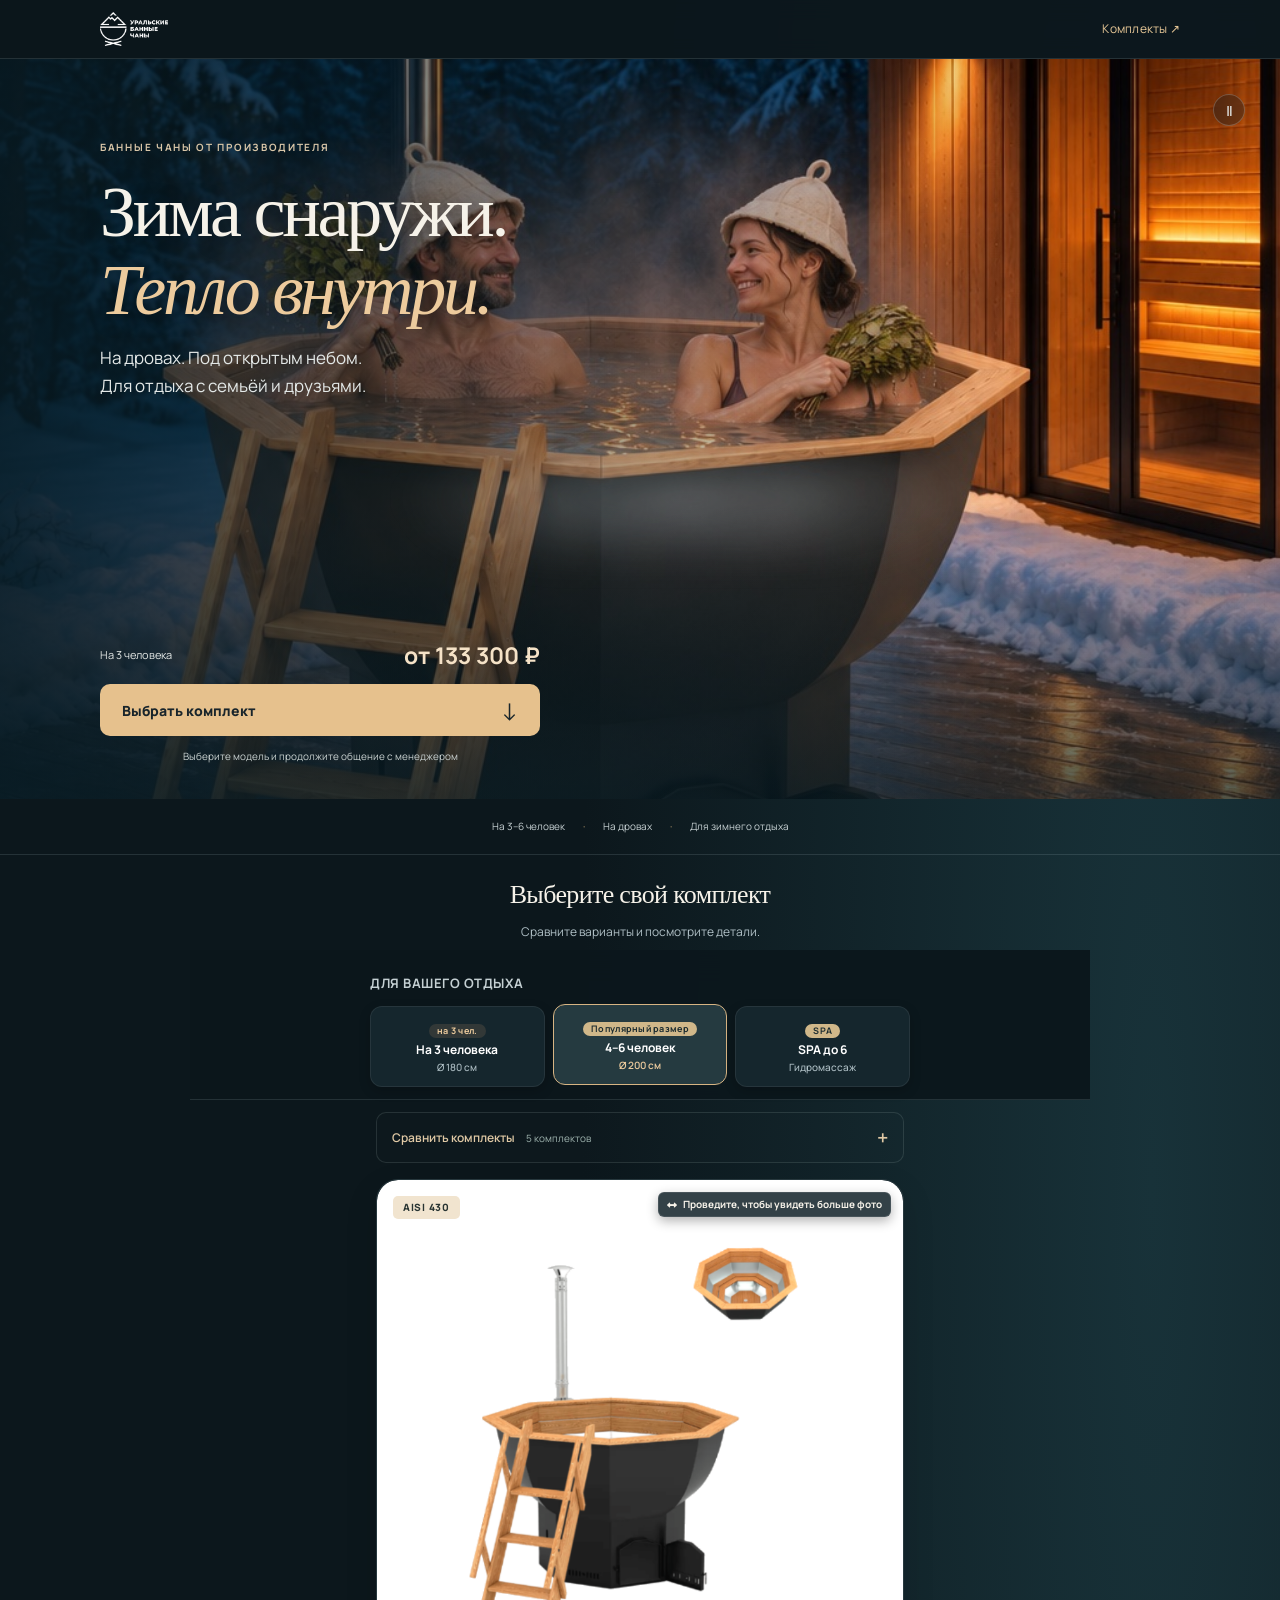
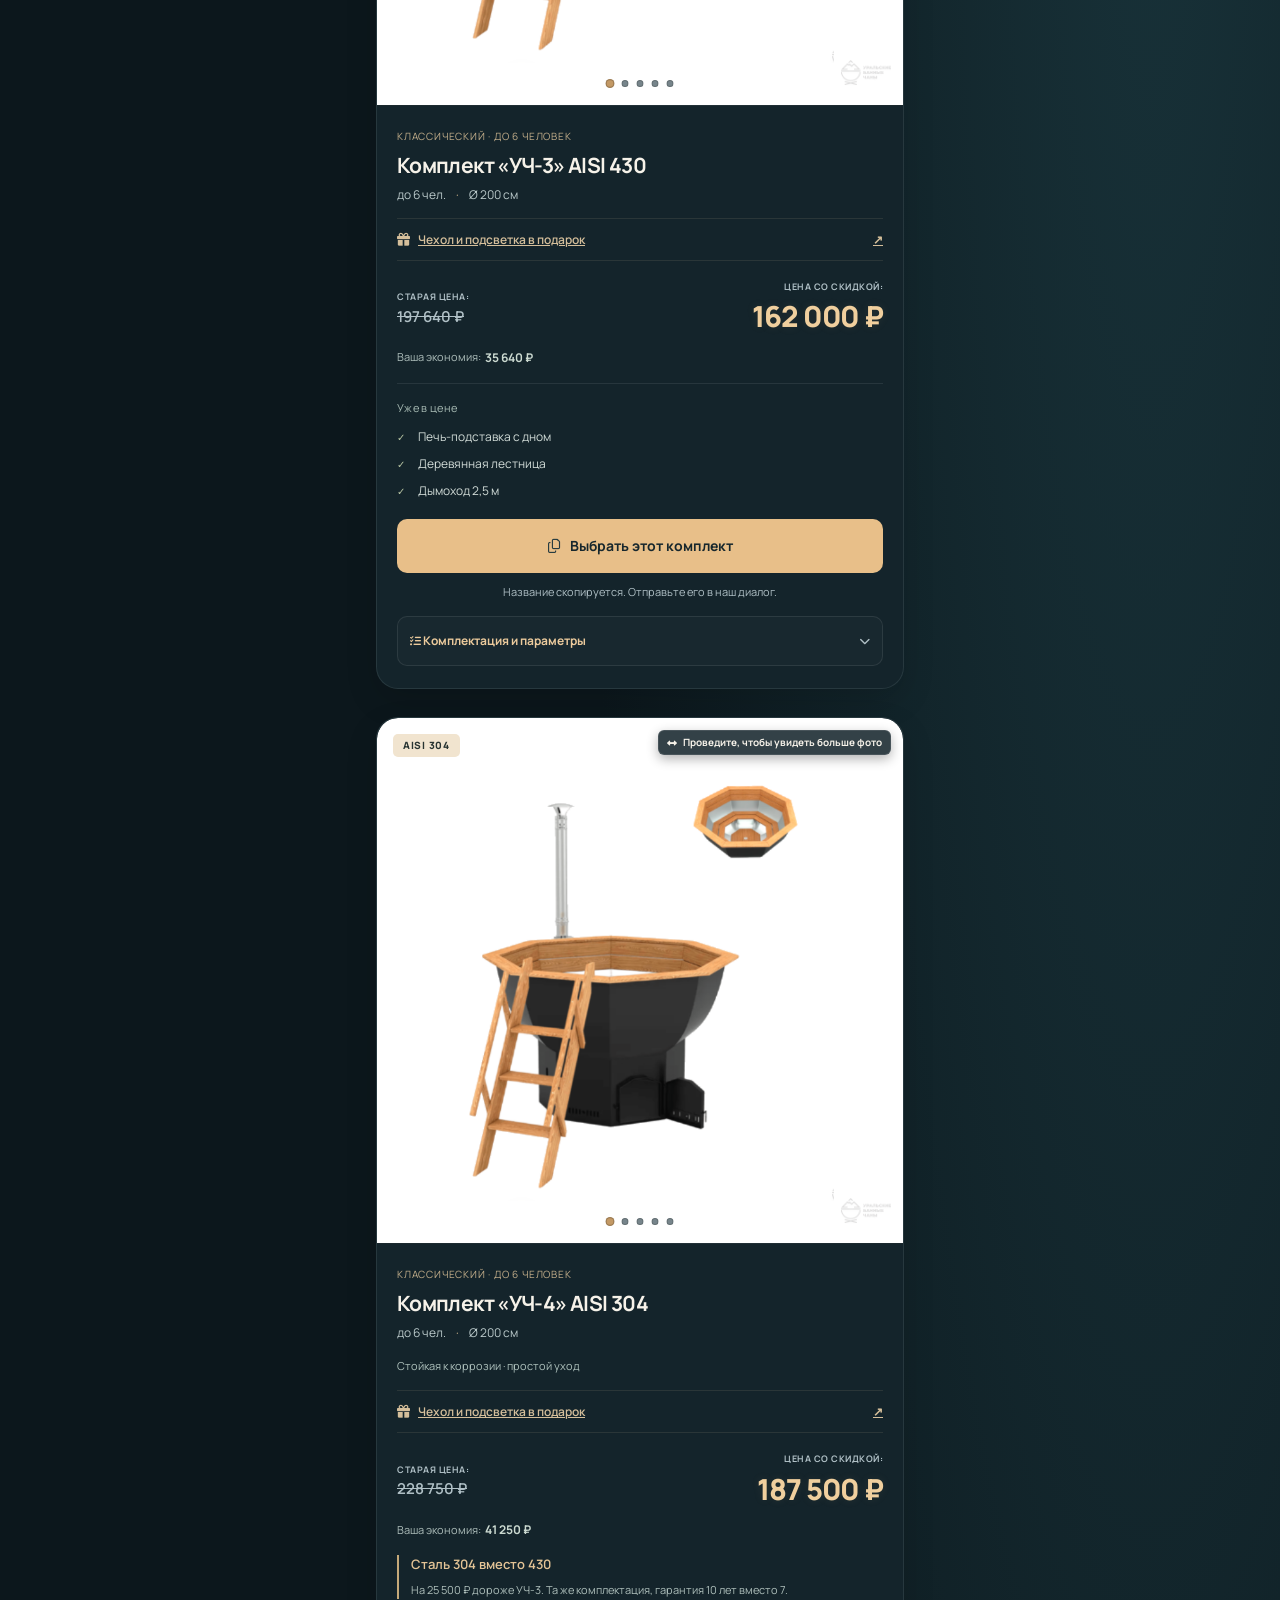
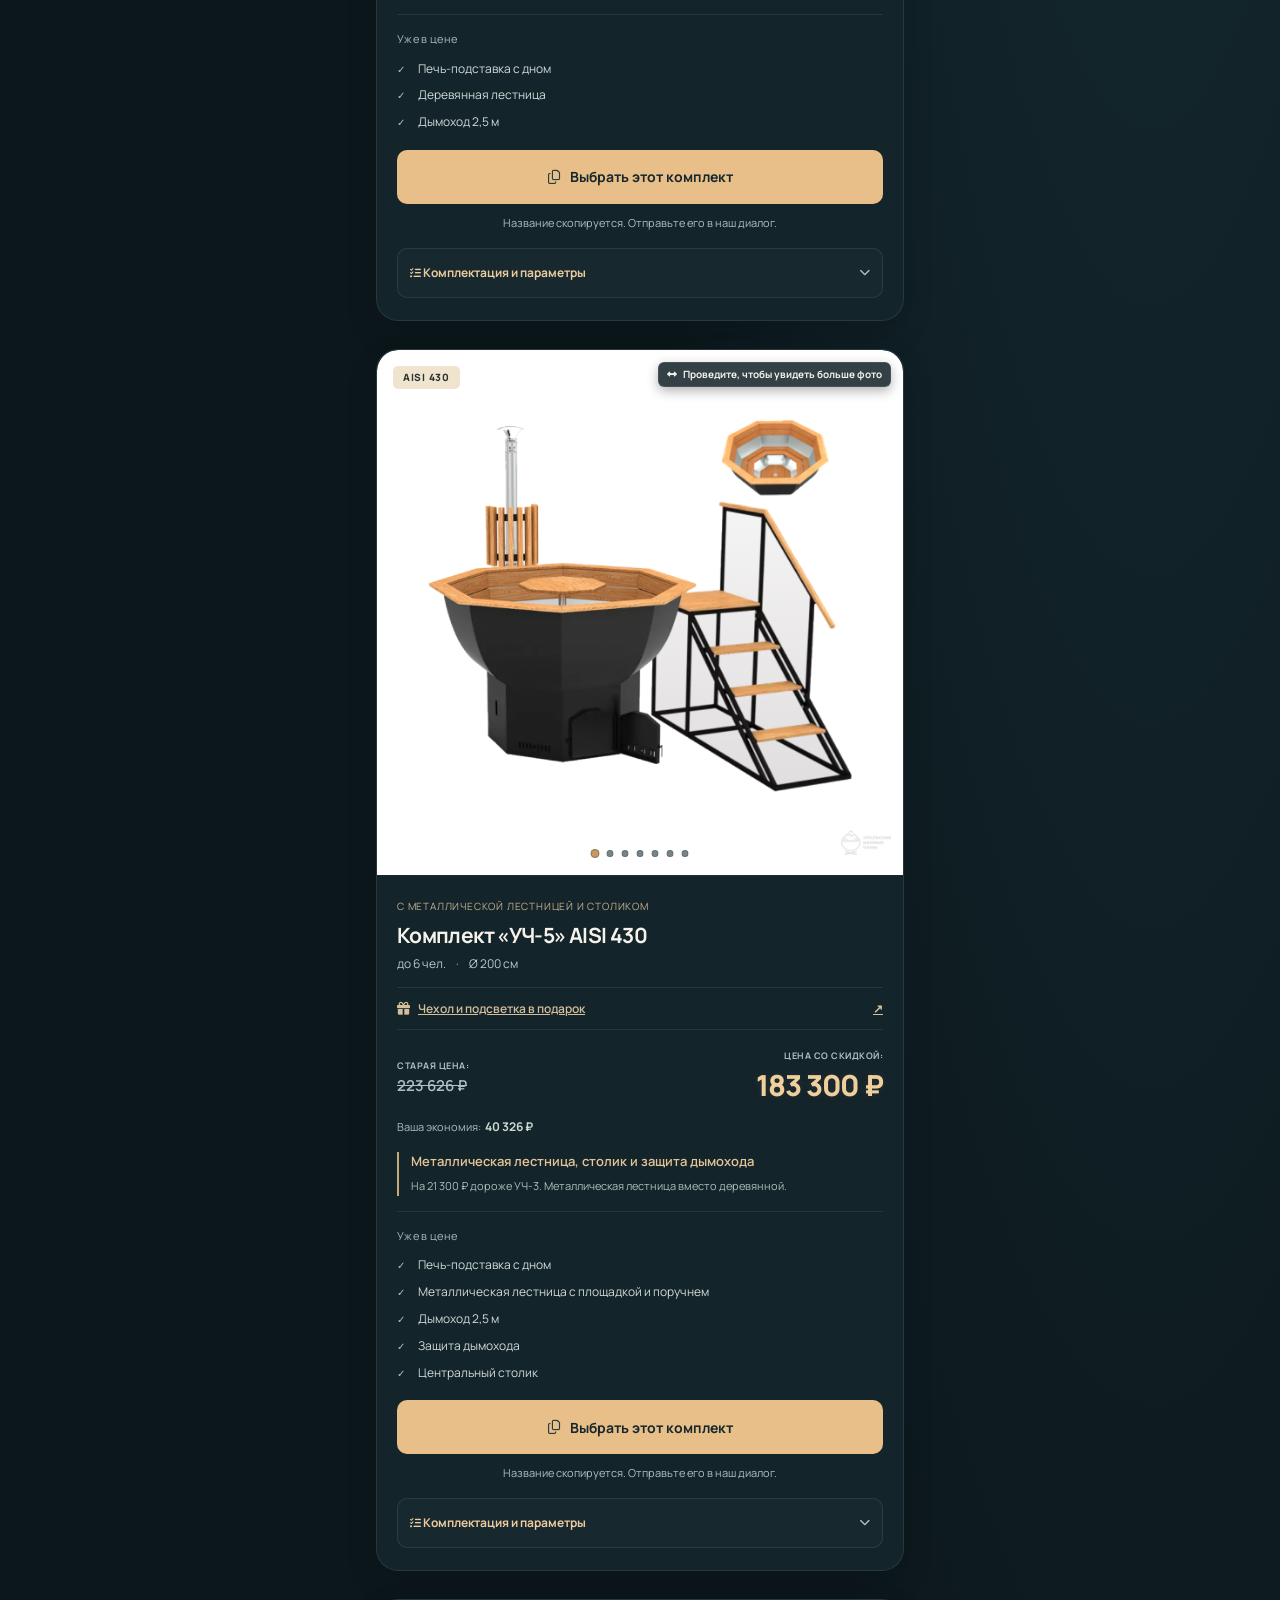
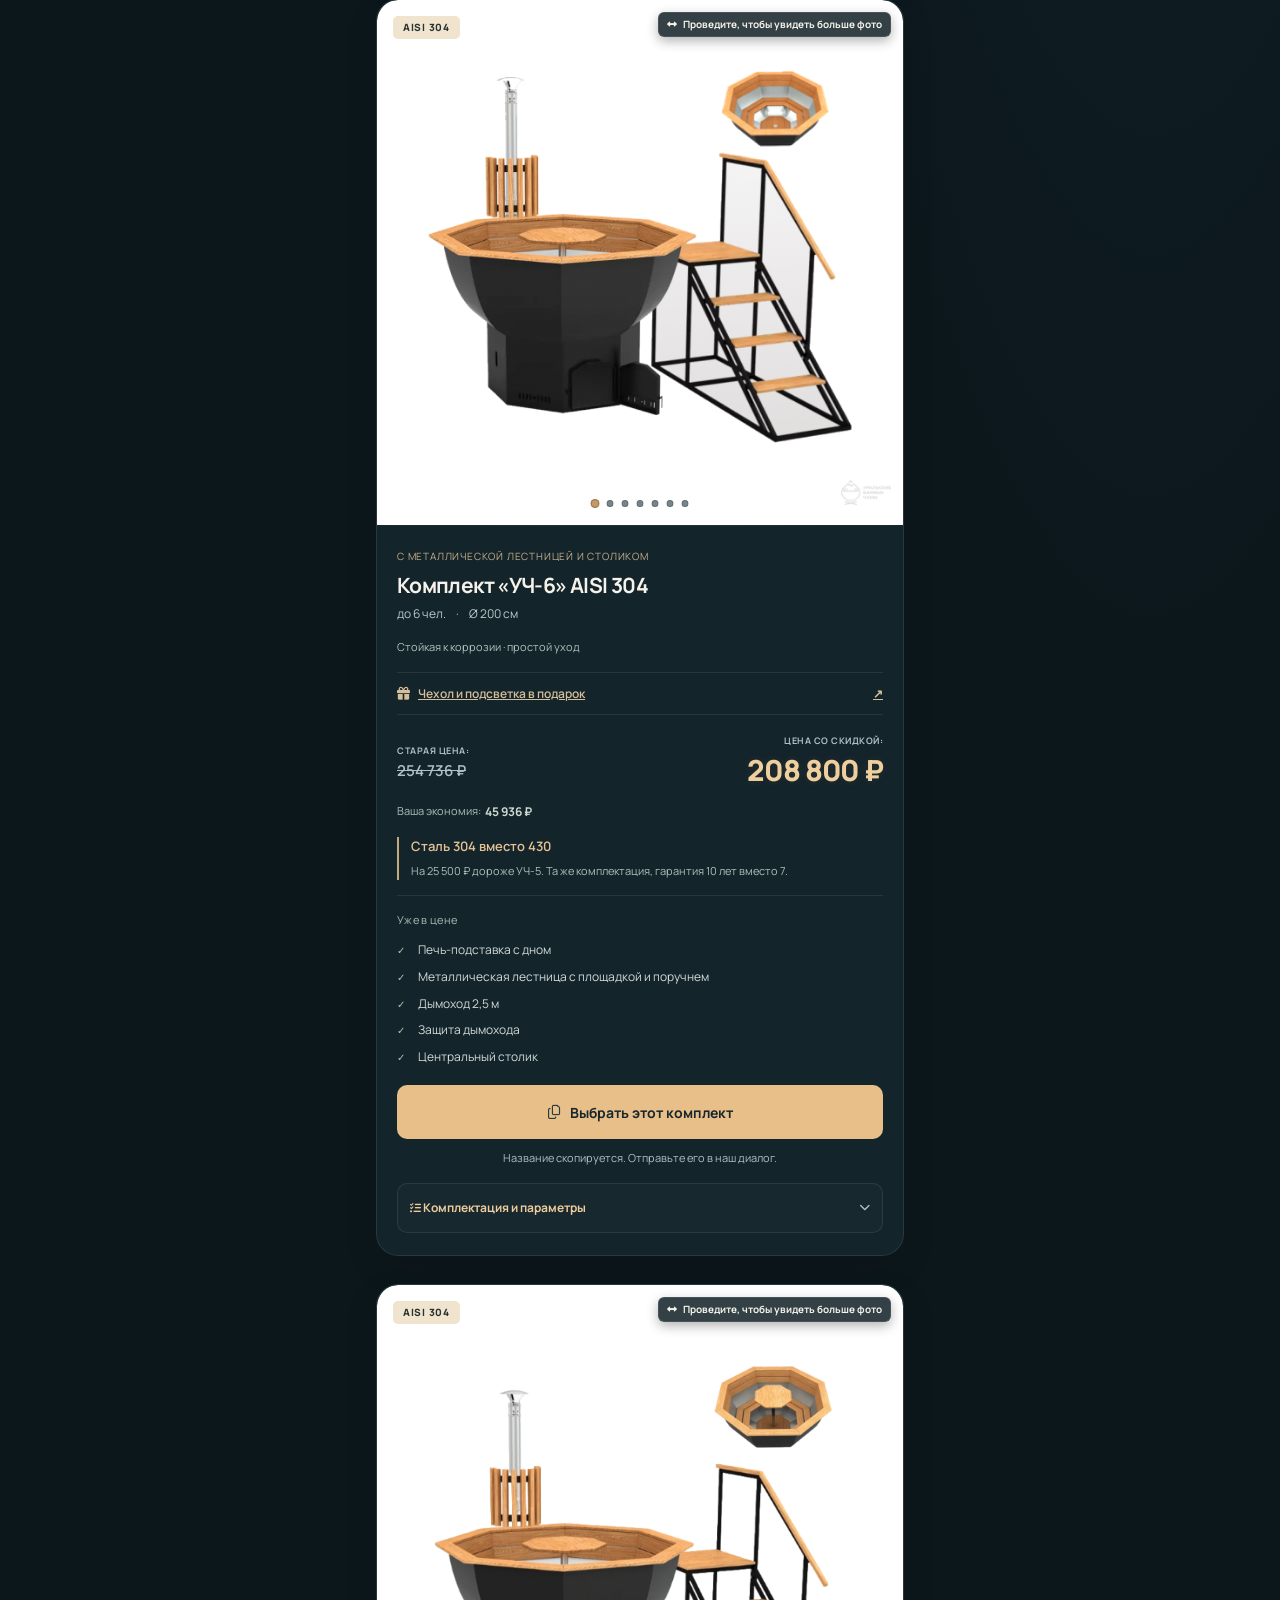
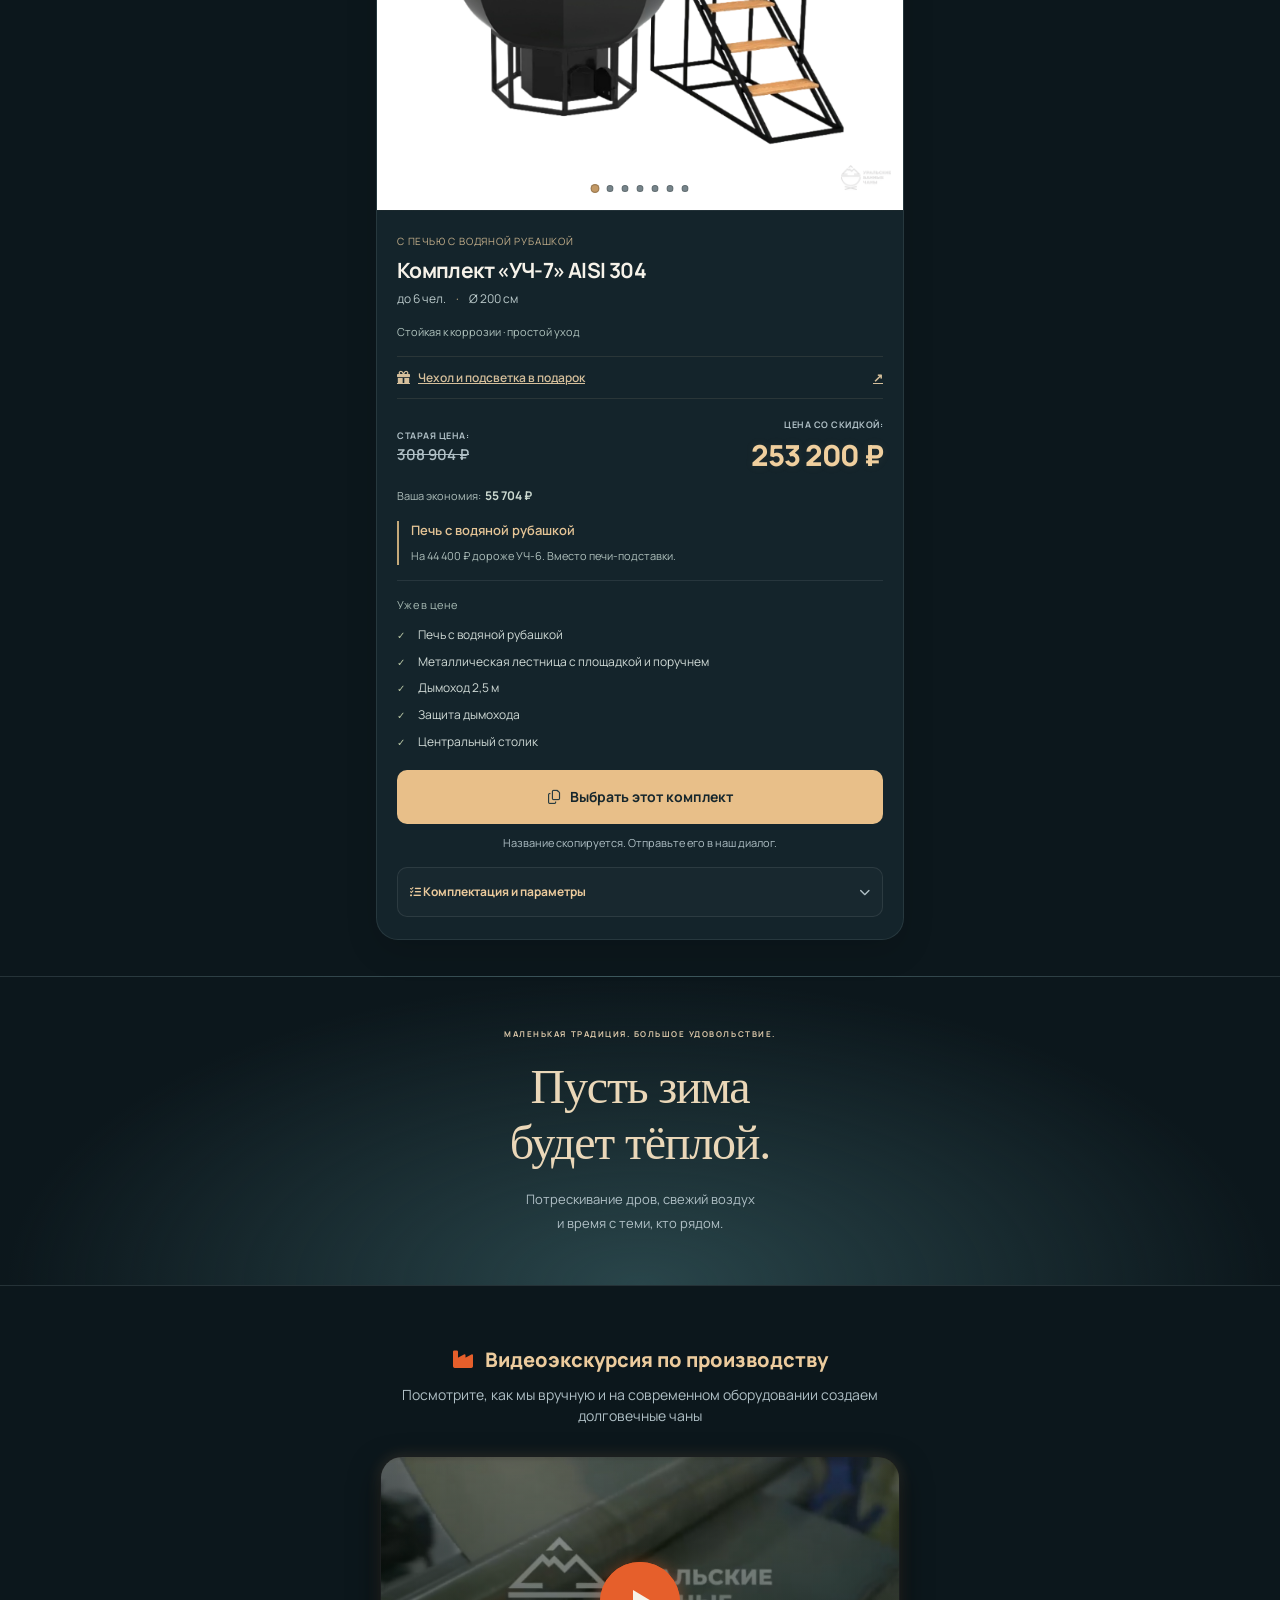
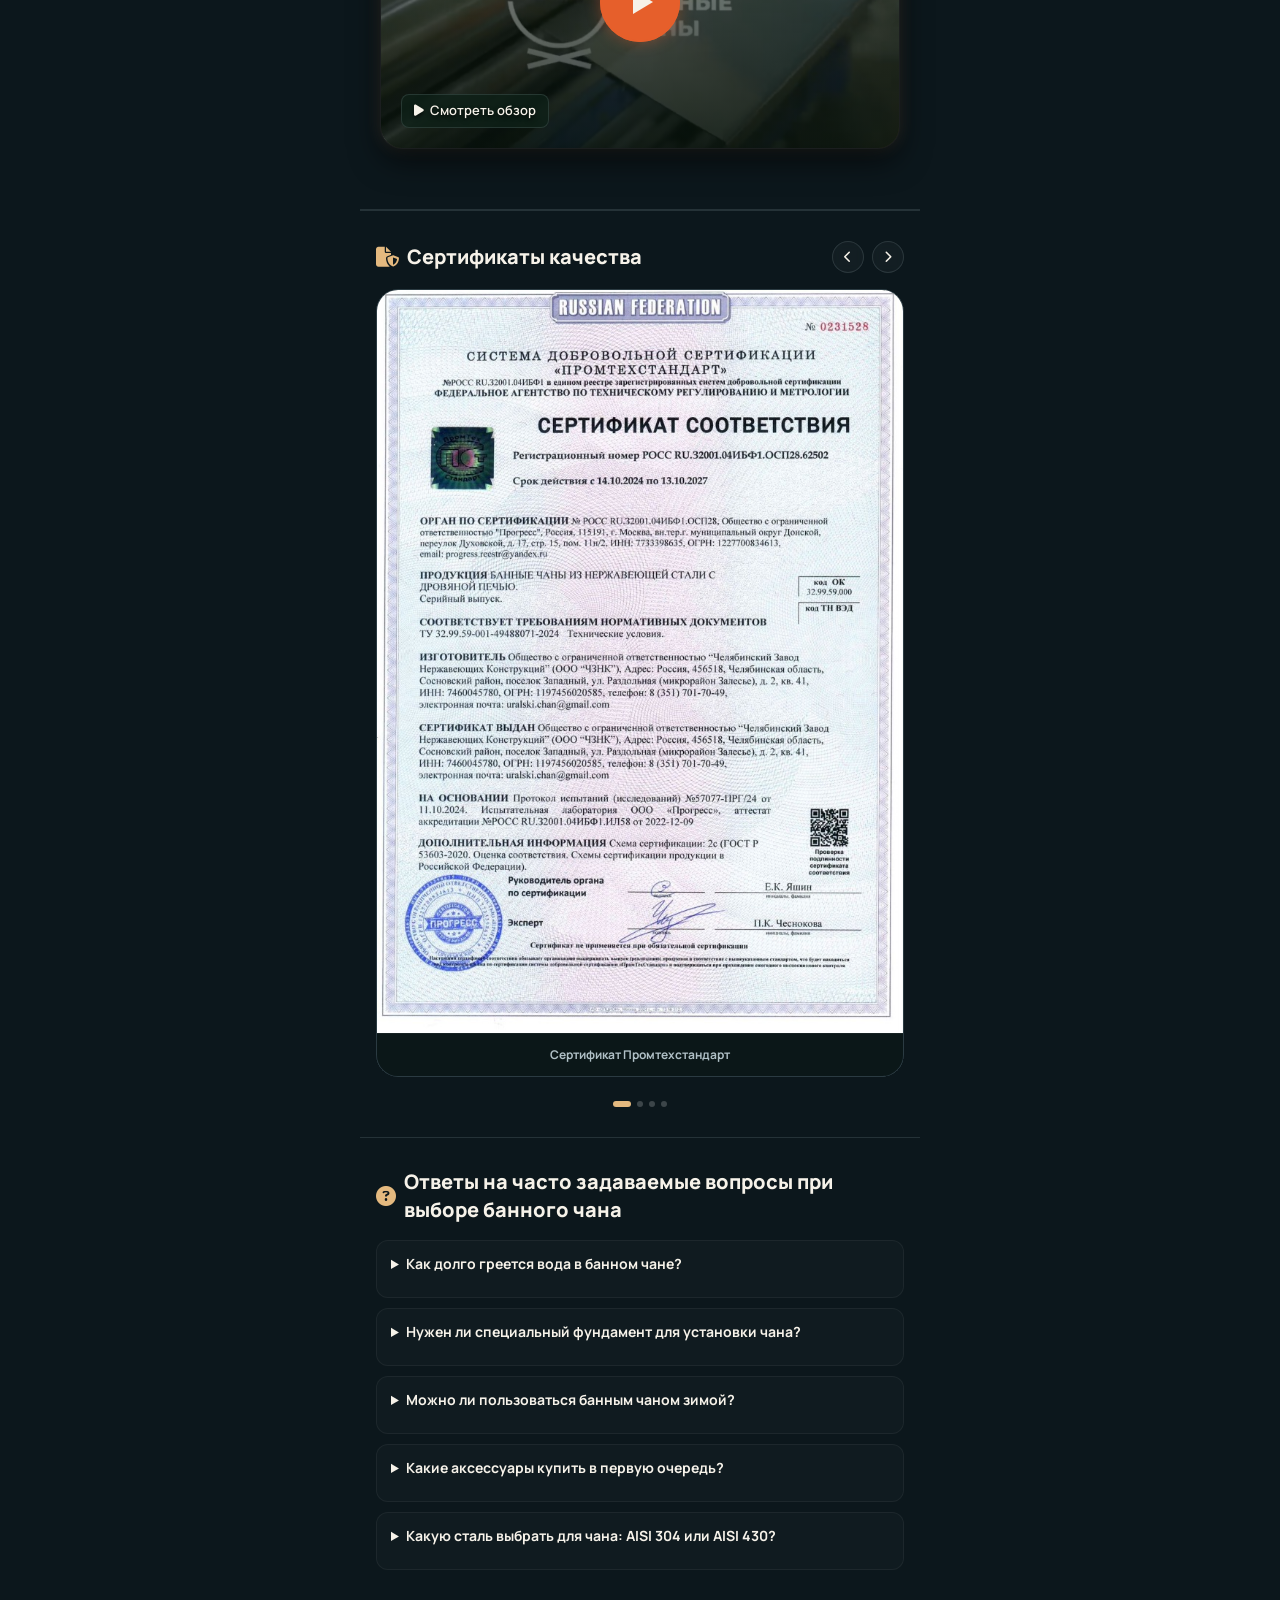
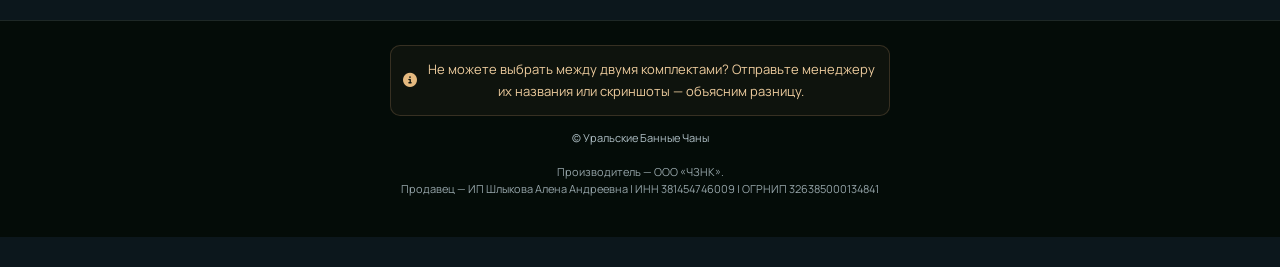
==== test/index.html @ 7e7107d3 "Add files via upload" ====
<!DOCTYPE html>
<html lang="ru">
<head>
  <meta charset="UTF-8">
  <meta name="viewport" content="width=device-width, initial-scale=1.0, minimum-scale=1.0">
  <title>Каталог банных чанов 2026 — Уральские Банные Чаны</title>
  <meta name="description" content="Каталог банных чанов 2026 года напрямую от производителя. Собственное производство, надежная толстая сталь, ручная работа и гарантия на чашу до 10 лет. Доставка по всей России! Выберите комплект для тёплых зимних вечеров.">
  
  <!-- Open Graph / Facebook / Telegram -->
  <meta property="og:type" content="website">
  <meta property="og:url" content="https://kuklin-katalog.ru/">
  <meta property="og:title" content="Каталог банных чанов 2026 — Уральские Банные Чаны">
  <meta property="og:description" content="Каталог банных чанов 2026 года напрямую от производителя. Собственное производство, надежная толстая сталь, ручная работа и гарантия на чашу до 10 лет. Доставка по всей России! Выберите комплект для тёплых зимних вечеров.">
  <meta property="og:image" content="https://kuklin-katalog.ru/assets/og_preview.jpg?v=1">
  <meta property="og:image:width" content="1200">
  <meta property="og:image:height" content="630">

  <!-- Twitter -->
  <meta name="twitter:card" content="summary_large_image">
  <meta name="twitter:url" content="https://kuklin-katalog.ru/">
  <meta name="twitter:title" content="Каталог банных чанов 2026 — Уральские Банные Чаны">
  <meta name="twitter:description" content="Каталог банных чанов 2026 года напрямую от производителя. Собственное производство, надежная толстая сталь, ручная работа и гарантия на чашу до 10 лет. Доставка по всей России! Выберите комплект для тёплых зимних вечеров.">
  <meta name="twitter:image" content="https://kuklin-katalog.ru/assets/og_preview.jpg?v=1">
  
  <!-- Google Fonts: Manrope -->
  <link rel="preconnect" href="https://fonts.googleapis.com">
  <link rel="preconnect" href="https://fonts.gstatic.com" crossorigin>
  <link href="https://fonts.googleapis.com/css2?family=Manrope:wght@400;500;600;700;800&display=swap" rel="stylesheet">
  
  <!-- FontAwesome for beautiful icons -->
  <link rel="stylesheet" href="https://cdnjs.cloudflare.com/ajax/libs/font-awesome/6.4.0/css/all.min.css">
  
  <link rel="preload" as="image" href="assets/winter-people.jpg">
  <!-- Style Sheet -->
  <link rel="stylesheet" href="style.css?v=8.2">
</head>
<body>

  <!-- Premium Header -->
  <header class="main-header" id="main-header">
    <div class="header-container">
      <a class="brand-logo" href="#winter-title" aria-label="В начало каталога">
        <img src="assets/logo.webp" alt="Уральские Банные Чаны" class="brand-logo-img">
      </a>
      
      <a class="header-catalog-link" href="#capacity-filter-section">Комплекты ↗</a>
      <div class="header-badge">
        <span class="status-dot"></span>
        <span class="status-text">ООО «ЧЗНК»</span>
      </div>
    </div>
  </header>

  <main class="catalog-content">
    
    <section class="winter-hero" aria-labelledby="winter-title">
      <div class="winter-photo"><video class="winter-video" autoplay muted loop playsinline preload="metadata" poster="assets/winter-people.jpg" aria-label="Двое взрослых в банных шапочках парятся вениками в зимнем чане"><source src="assets/winter-bathing-framed.mp4" type="video/mp4"></video></div>
      <div class="winter-shade"></div>
      <div class="snowfall" aria-hidden="true"></div>
      <button type="button" class="scene-motion-toggle" aria-label="Приостановить анимацию" aria-pressed="false"><span aria-hidden="true">Ⅱ</span></button>
      <div class="winter-steam" aria-hidden="true"><span></span><span></span><span></span></div>
      <div class="winter-hero-content">
        <span class="eyebrow">БАННЫЕ ЧАНЫ ОТ ПРОИЗВОДИТЕЛЯ</span>
        <h1 id="winter-title">Зима снаружи.<br><em>Тепло внутри.</em></h1>
        <p class="winter-lead">На дровах. Под открытым небом.<br>Для отдыха с семьёй и друзьями.</p>
      </div>
      <div class="winter-hero-bottom">
        <div class="winter-caption"><span>На 3 человека</span><span>от 133 300 ₽</span></div>
        <a class="winter-cta" href="#capacity-filter-section">Выбрать комплект <span aria-hidden="true">↓</span></a>
        <p class="hero-footnote">Выберите модель и продолжите общение с менеджером</p>
      </div>
    </section>
    <div class="winter-perks"><span>На 3–6 человек</span><span>На дровах</span><span>Для зимнего отдыха</span></div>
    <section class="catalog-intro"><h2>Выберите свой комплект</h2><p>Сравните варианты и посмотрите детали.</p></section>
    <!-- Capacity Filter Section (Переключатель по вместимости) -->
    <div id="capacity-sentinel"></div>
    <section class="capacity-filter-section" id="capacity-filter-section">
      <div class="capacity-filter-container">
        <h2 class="capacity-filter-heading">
          <i class="fa-solid fa-users-gear"></i> Для вашего отдыха
        </h2>
        <div class="capacity-tabs" role="tablist" aria-label="Вместимость банных чанов">
          <button class="capacity-tab-btn" data-capacity="small" role="tab" aria-selected="false">
            <span class="tab-badge">на 3 чел.</span>
            <span class="tab-title"><i class="fa-solid fa-user-group"></i> <span class="title-full">На 3 человека</span><span class="title-short" style="display:none">Малые</span></span>
            <span class="tab-sub">Ø 180 см</span>
          </button>
          
          <button class="capacity-tab-btn active" data-capacity="medium" role="tab" aria-selected="true">
            <span class="tab-badge popular">Популярный размер</span>
            <span class="tab-title"><i class="fa-solid fa-users"></i> <span class="title-full">4–6 человек</span><span class="title-short" style="display:none">4–6 чел.</span></span>
            <span class="tab-sub">Ø 200 см</span>
          </button>
          
          <button class="capacity-tab-btn" data-capacity="large" role="tab" aria-selected="false">
            <span class="tab-badge popular">SPA</span>
            <span class="tab-title"><i class="fa-solid fa-hot-tub-person"></i> <span class="title-full">SPA до 6</span><span class="title-short" style="display:none">SPA до 6</span></span>
            <span class="tab-sub">Гидромассаж</span>
          </button>
        </div>
      </div>
    </section>

    <section class="model-comparison" id="model-comparison" aria-label="Сравнение комплектов"></section>
    <!-- Product Feed -->
    <section class="products-feed" id="products-feed">
      <!-- Cards will be dynamically injected here by app.js -->
      <div class="loading-state">
        <div class="spinner"></div>
        <p>Загрузка лучших предложений...</p>
      </div>
    </section>

    <section class="winter-pause"><span class="eyebrow">МАЛЕНЬКАЯ ТРАДИЦИЯ. БОЛЬШОЕ УДОВОЛЬСТВИЕ.</span><h2>Пусть зима<br>будет тёплой.</h2><p>Потрескивание дров, свежий воздух<br>и время с теми, кто рядом.</p></section>
    <!-- Production Video Tour Section -->
    <section class="video-tour-section" id="video-tour-section">
      <div class="video-tour-container">
        <div class="video-tour-header">
          <h2 class="video-tour-title">
            <i class="fa-solid fa-industry"></i> Видеоэкскурсия по производству
          </h2>
          <p class="video-tour-subtitle">Посмотрите, как мы вручную и на современном оборудовании создаем долговечные чаны</p>
        </div>
        
        <div class="video-player-wrapper" id="video-player-wrapper">
          <div class="video-cover" id="video-cover" style="background-image: url('assets/workshop_preview.jpg');">
            <div class="video-cover-overlay"></div>
            <button class="video-play-btn" id="video-play-btn" aria-label="Смотреть видеообзор">
              <span class="play-icon-triangle"></span>
              <span class="play-btn-pulse"></span>
            </button>
            <div class="video-cover-info">
              <span class="video-duration"><i class="fa-solid fa-play"></i> Смотреть обзор</span>
            </div>
          </div>
          <div class="video-iframe-container" id="video-iframe-container"></div>
        </div>
      </div>
    </section>

    <!-- Certificates Section -->
    <section class="certificates-section" id="certificates-section">
      <div class="certificates-header">
        <h2 class="certificates-title">
          <i class="fa-solid fa-file-shield"></i> Сертификаты качества
        </h2>
        <div class="certificates-controls">
          <button class="cert-ctrl-btn cert-prev" aria-label="Предыдущий сертификат">
            <i class="fa-solid fa-chevron-left"></i>
          </button>
          <button class="cert-ctrl-btn cert-next" aria-label="Следующий сертификат">
            <i class="fa-solid fa-chevron-right"></i>
          </button>
        </div>
      </div>
      
      <div class="certificates-slider-wrapper">
        <div class="certificates-slider" id="certificates-slider">
          <div class="certificate-card">
            <img src="assets/cert_3.jpg" alt="Сертификат соответствия Промтехстандарт" class="cert-image" loading="lazy">
            <div class="cert-card-title">Сертификат Промтехстандарт</div>
          </div>
          <div class="certificate-card">
            <img src="assets/cert_4.jpg" alt="Сертификат пожарной безопасности" class="cert-image" loading="lazy">
            <div class="cert-card-title">Пожарная безопасность</div>
          </div>
          <div class="certificate-card">
            <img src="assets/cert_1.jpg" alt="Сертификат экологической безопасности" class="cert-image" loading="lazy">
            <div class="cert-card-title">Экопромбезопасность</div>
          </div>
          <div class="certificate-card">
            <img src="assets/cert_2.jpg" alt="Разрешение на применение знака соответствия" class="cert-image" loading="lazy">
            <div class="cert-card-title">Экологический знак</div>
          </div>
        </div>
      </div>
      
      <div class="certificates-dots" id="certificates-dots">
        <span class="cert-dot active" data-index="0"></span>
        <span class="cert-dot" data-index="1"></span>
        <span class="cert-dot" data-index="2"></span>
        <span class="cert-dot" data-index="3"></span>
      </div>
    </section>

    <!-- FAQ Section -->
    <section class="faq-section" id="faq-section">
      <h2 class="faq-title"><i class="fa-solid fa-circle-question"></i> Ответы на часто задаваемые вопросы при выборе банного чана</h2>
      <div class="faq-accordion">
        <details class="faq-item" id="faq-1">
          <summary class="faq-question">Как долго греется вода в банном чане?</summary>
          <div class="faq-answer">
            <p>Время нагрева зависит от объема чана, температуры воздуха и мощности печи. В среднем, для нагрева воды до комфортных 38-40°C летом требуется 1,5-2 часа, зимой — 3-4 часа.</p>
          </div>
        </details>
        <details class="faq-item" id="faq-2">
          <summary class="faq-question">Нужен ли специальный фундамент для установки чана?</summary>
          <div class="faq-answer">
            <p>Да, основание необходимо. Это может быть ровная бетонная площадка, терраса из доски или площадка, отсыпанная щебнем и выложенная тротуарной плиткой. Главное — чтобы основание было ровным и выдерживало вес чана с водой и людьми (1,5–3 тонны).</p>
          </div>
        </details>
        <details class="faq-item" id="faq-3">
          <summary class="faq-question">Можно ли пользоваться банным чаном зимой?</summary>
          <div class="faq-answer">
            <p>Да, зима — это самое волшебное время для парения в чане. Контраст горячей воды и морозного воздуха доставляет незабываемые ощущения и закаляет организм. Важно не оставлять воду в чане и трубах после использования, чтобы она не замерзла и не повредила конструкцию.</p>
          </div>
        </details>
        <details class="faq-item" id="faq-4">
          <summary class="faq-question">Какие аксессуары купить в первую очередь?</summary>
          <div class="faq-answer">
            <p>Самые полезные аксессуары — это термокрышка (значительно ускоряет нагрев и защищает от мусора), удобная лестница (если не идет в комплекте), весло для перемешивания воды и плавающий термометр для контроля температуры.</p>
          </div>
        </details>
        <details class="faq-item" id="faq-steel">
          <summary class="faq-question">Какую сталь выбрать для чана: AISI 304 или AISI 430?</summary>
          <div class="faq-answer">
            <p>Выбор марки нержавеющей стали напрямую влияет на срок службы и особенности ухода за чаном в уличных условиях:</p>
            <div class="steel-compare-table">
              <table>
                <thead>
                  <tr>
                    <th>Параметр</th>
                    <th>AISI 304 (Пищевая)</th>
                    <th>AISI 430 (Стандарт)</th>
                  </tr>
                </thead>
                <tbody>
                  <tr>
                    <td><strong>Никель в составе</strong></td>
                    <td>8–10% (высокая стойкость)</td>
                    <td>Практически отсутствует (0%)</td>
                  </tr>
                  <tr>
                    <td><strong>Срок службы</strong></td>
                    <td>30 лет</td>
                    <td>15 лет</td>
                  </tr>
                  <tr>
                    <td><strong>Стойкость к коррозии</strong></td>
                    <td>Высокая стойкость к коррозии</td>
                    <td>Слабая у швов во влажной среде</td>
                  </tr>
                  <tr>
                    <td><strong>Сварные швы</strong></td>
                    <td>Стойкость швов зависит от качества сварки и обработки</td>
                    <td>Могут темнеть и требовать ухода</td>
                  </tr>
                  <tr>
                    <td><strong>Уход</strong></td>
                    <td>Не требует специального ухода при обычной эксплуатации; достаточно регулярной очистки</td>
                    <td>Требует более внимательного ухода, особенно за швами</td>
                  </tr>
                </tbody>
              </table>
            </div>
            <div class="steel-compare-tip"><span><strong>Уход за AISI 304:</strong> При обычной эксплуатации специальный уход не требуется — достаточно регулярной очистки. Рекомендации по воде и очистке уточните у менеджера.</span></div>
          </div>
        </details>
      </div>
    </section>

  </main>

  <!-- Premium Footer -->
  <footer class="main-footer" id="main-footer">
    <div class="footer-container">
      <div class="footer-info">
        <p class="footer-note">
          <i class="fa-solid fa-circle-info"></i>
          Не можете выбрать между двумя комплектами? Отправьте менеджеру их названия или скриншоты — объясним разницу.
        </p>
      </div>
      <p class="footer-copyright">© Уральские Банные Чаны</p>
      <p class="footer-legal" style="font-size: 11px; color: var(--text-muted); margin-top: 4px; opacity: 0.85;">Производитель — ООО «ЧЗНК».<br>Продавец — ИП Шлыкова Алена Андреевна | ИНН 381454746009 | ОГРНИП 326385000134841</p>
    </div>
  </footer>

  <div class="copy-toast" role="status" aria-live="polite"></div>
  <!-- Fullscreen Lightbox Modal -->
  <div id="lightbox-modal" class="lightbox-modal" aria-hidden="true" role="dialog">
    <button class="lightbox-close" aria-label="Закрыть просмотр"><i class="fa-solid fa-xmark"></i></button>
    <button class="lightbox-arrow lightbox-prev" aria-label="Предыдущее фото" id="lightbox-prev"><i class="fa-solid fa-chevron-left"></i></button>
    <div class="lightbox-content">
      <div class="lightbox-wrapper">
        <img id="lightbox-img" src="" alt="Увеличенное изображение чана">
        <div class="lightbox-watermark"></div>
      </div>
    </div>
    <button class="lightbox-arrow lightbox-next" aria-label="Следующее фото" id="lightbox-next"><i class="fa-solid fa-chevron-right"></i></button>
  </div>

  <!-- Fullscreen Gifts Preview Modal -->
  <div id="gifts-modal" class="gifts-modal" aria-hidden="true" role="dialog">
    <div class="gifts-modal-container">
      <button class="gifts-modal-close" aria-label="Закрыть"><i class="fa-solid fa-xmark"></i></button>
      <div class="gifts-modal-header">
        <i class="fa-solid fa-gift modal-gift-icon"></i>
        <h3>Ваши подарки при заказе</h3>
      </div>
      <div class="gifts-modal-body">
        <div class="gift-preview-card">
          <div class="gift-preview-img-wrapper">
            <img src="assets/chan_uch8_spec_cover.png" alt="Тканевый чехол в подарок" class="gift-preview-img">
          </div>
          <div class="gift-preview-info">
            <h4>Фирменный водонепроницаемый чехол</h4>
            <p>Прочный тканевый чехол защищает чашу от пыли, листьев, осадков и солнечных лучей во время хранения чана.</p>
          </div>
        </div>
        <div class="gift-preview-card">
          <div class="gift-preview-img-wrapper">
            <img src="assets/chan_uch8_spec_lighting.png" alt="Разноцветная диодная подсветка" class="gift-preview-img">
          </div>
          <div class="gift-preview-info">
            <h4>Яркая многоцветная подсветка</h4>
            <p>Подводная диодная подсветка с пультом управления создает волшебную и расслабляющую атмосферу во время ночного парения.</p>
          </div>
        </div>
      </div>
      <button class="gifts-modal-btn">Отлично, хочу подарки!</button>
    </div>
  </div>

  <!-- Web App Logic -->
  <script src="app.js?v=8.2"></script>
</body>
</html>
---- test/style.css ----
/* ==========================================================================
   DESIGN SYSTEM & VARIABLES
   ========================================================================== */
:root {
  /* Colors */
  --bg-main: #06110b; /* Глубокий хвойный черный */
  --bg-card: rgba(14, 33, 24, 0.85); /* Полупрозрачный темно-зеленый для карточек */
  --bg-header: rgba(6, 17, 11, 0.9);
  
  --primary-wood: #D4A373; /* Золотисто-древесный */
  --primary-wood-hover: #e5b383;
  --secondary-forest: #1A3E2F; /* Лесной зеленый */
  
  --accent-fire: #E65F2B; /* Огненно-оранжевый */
  --accent-fire-hover: #f37544;
  --accent-discount: #E63946; /* Скидочный красный */
  
  --text-white: #FFFFFF;
  --text-muted: #9BB0A5; /* Зеленовато-серый приглушенный */
  --text-wood: #E9C496;
  
  --border-light: rgba(212, 163, 115, 0.15); /* Древесная полупрозрачная рамка */
  --border-glow: rgba(212, 163, 115, 0.35);
  
  /* Fonts */
  --font-family: 'Manrope', -apple-system, BlinkMacSystemFont, sans-serif;
  
  /* Shadows & Radius */
  --card-radius: 20px;
  --badge-radius: 8px;
  --button-radius: 12px;
  --shadow-sm: 0 4px 12px rgba(0, 0, 0, 0.3);
  --shadow-lg: 0 12px 30px rgba(0, 0, 0, 0.6);
  --glow-wood: 0 0 15px rgba(212, 163, 115, 0.2);
  --glow-fire: 0 0 15px rgba(230, 95, 43, 0.4);
}

/* ==========================================================================
   BASE STYLES & RESET
   ========================================================================== */
* {
  box-sizing: border-box;
  margin: 0;
  padding: 0;
  -webkit-tap-highlight-color: transparent; /* Убираем синюю рамку при клике на iOS */
}

body {
  font-family: var(--font-family);
  background-color: var(--bg-main);
  color: var(--text-white);
  line-height: 1.5;
  font-size: 15px;
  padding-bottom: 30px; /* Умеренный отступ снизу */
  overflow-x: hidden;
}

img {
  max-width: 100%;
  height: auto;
  display: block;
}

a {
  color: inherit;
  text-decoration: none;
}

button {
  font-family: inherit;
  border: none;
  background: none;
  cursor: pointer;
}

/* Custom Scrollbar for modern feel */
::-webkit-scrollbar {
  width: 6px;
  height: 6px;
}
::-webkit-scrollbar-track {
  background: var(--bg-main);
}
::-webkit-scrollbar-thumb {
  background: var(--secondary-forest);
  border-radius: 3px;
}

/* ==========================================================================
   HEADER
   ========================================================================== */
.main-header {
  position: sticky;
  top: 0;
  z-index: 100;
  background: var(--bg-header);
  backdrop-filter: blur(10px);
  -webkit-backdrop-filter: blur(10px);
  border-bottom: 1px solid var(--border-light);
  padding: 12px 16px;
}

.header-container {
  display: flex;
  justify-content: space-between;
  align-items: center;
  max-width: 600px;
  margin: 0 auto;
}

.brand-logo {
  display: flex;
  align-items: center;
  gap: 10px;
}

.brand-logo-img {
  height: 32px;
  width: auto;
  filter: invert(1) brightness(200%); /* Инвертируем черный логотип в белый для контраста */
  display: block;
}

.header-badge {
  display: flex;
  align-items: center;
  gap: 6px;
  background: rgba(255, 255, 255, 0.05);
  padding: 6px 12px;
  border-radius: 20px;
  border: 1px solid rgba(255, 255, 255, 0.1);
  transition: all 0.3s ease;
}

.header-timer {
  display: flex;
  align-items: center;
  gap: 6px;
  background: rgba(230, 95, 43, 0.08);
  border: 1px solid rgba(230, 95, 43, 0.3);
  padding: 5px 10px;
  border-radius: 20px;
  font-size: 11px;
  font-weight: 700;
  color: var(--accent-fire);
  opacity: 0;
  transform: translateY(-8px) scale(0.95);
  pointer-events: none;
  transition: all 0.3s cubic-bezier(0.25, 0.8, 0.25, 1);
  white-space: nowrap;
}

.header-timer i {
  font-size: 10px;
  color: var(--accent-fire);
}

.header-timer-countdown {
  font-variant-numeric: tabular-nums;
  letter-spacing: 0.2px;
}

/* При прокрутке вниз показываем мини-таймер */
.main-header.show-mini-timer .header-timer {
  opacity: 1;
  transform: translateY(0) scale(1);
  pointer-events: auto;
}

@media (max-width: 420px) {
  .header-badge {
    padding: 4px 8px;
  }
  .status-text {
    font-size: 10px;
  }
  .brand-logo-img {
    height: 26px;
  }
  .header-timer {
    padding: 4px 6px;
    font-size: 10px;
    gap: 4px;
  }
}

@media (max-width: 360px) {
  .main-header.show-mini-timer .status-text {
    display: none;
  }
  .header-badge {
    padding: 4px 8px;
  }
  .status-text {
    font-size: 9px;
  }
}

.status-dot {
  width: 7px;
  height: 7px;
  background-color: #2ec4b6;
  border-radius: 50%;
  box-shadow: 0 0 8px #2ec4b6;
  animation: pulse-dot 2s infinite;
}

.status-text {
  font-size: 11px;
  font-weight: 600;
  color: var(--text-muted);
}

/* ==========================================================================
   HERO / BANNER & TIMER
   ========================================================================== */
.hero-section {
  position: relative;
  min-height: 520px;
  padding: 24px 16px 20px;
  background-image: url('assets/golfstream_banner_ai.jpg');
  background-size: cover;
  background-position: center 32%;
  text-align: center;
  overflow: hidden;
  border-bottom: 1px solid var(--border-light);
  display: flex;
  flex-direction: column;
}

.hero-overlay {
  position: absolute;
  top: 0;
  left: 0;
  right: 0;
  bottom: 0;
  /* Мягкое затемнение сверху под заголовок и снизу под таймер. Центр прозрачный */
  background: linear-gradient(
    to bottom,
    rgba(6, 17, 11, 0.82) 0%,
    rgba(6, 17, 11, 0.45) 20%,
    rgba(6, 17, 11, 0.05) 45%,
    rgba(6, 17, 11, 0.35) 70%,
    rgba(6, 17, 11, 0.92) 100%
  );
  z-index: 1;
}

.hero-body {
  position: relative;
  z-index: 2;
  max-width: 500px;
  margin: 0 auto;
  width: 100%;
  flex: 1;
  display: flex;
  flex-direction: column;
  justify-content: space-between;
}

.hero-header-text {
  padding-top: 6px;
}

.hero-title {
  font-size: 23px;
  font-weight: 800;
  line-height: 1.25;
  margin-bottom: 6px;
  color: var(--text-white);
  text-shadow: 0 2px 14px rgba(0, 0, 0, 0.95), 0 1px 3px rgba(0, 0, 0, 0.9);
}

.hero-subtitle {
  font-size: 13px;
  color: #e0e6e2;
  font-weight: 500;
  margin-bottom: 0;
  padding: 0 8px;
  text-shadow: 0 2px 10px rgba(0, 0, 0, 0.95);
}

/* Timer Widget */
.timer-container {
  background: rgba(10, 24, 17, 0.75);
  border: 1px solid rgba(230, 95, 43, 0.45);
  border-radius: var(--card-radius);
  padding: 12px 14px;
  backdrop-filter: blur(12px);
  -webkit-backdrop-filter: blur(12px);
  box-shadow: 0 8px 25px rgba(0, 0, 0, 0.6);
  margin-top: 20px;
}

.timer-header {
  display: flex;
  align-items: center;
  justify-content: center;
  gap: 8px;
  font-size: 12px;
  font-weight: 700;
  color: var(--accent-fire);
  text-transform: uppercase;
  letter-spacing: 0.5px;
  margin-bottom: 10px;
}

.icon-pulse {
  animation: pulse-icon 1.5s infinite;
}

.timer-countdown {
  display: flex;
  justify-content: center;
  align-items: center;
  gap: 4px;
}

.timer-segment {
  display: flex;
  flex-direction: column;
  align-items: center;
  min-width: 45px;
}

.timer-val {
  font-size: 20px;
  font-weight: 800;
  color: var(--text-white);
  background: rgba(0, 0, 0, 0.4);
  padding: 4px 6px;
  border-radius: 6px;
  border: 1px solid rgba(255, 255, 255, 0.05);
  font-variant-numeric: tabular-nums;
  box-shadow: inset 0 2px 4px rgba(0,0,0,0.5);
}

.timer-lbl {
  font-size: 9px;
  color: var(--text-muted);
  margin-top: 4px;
  text-transform: uppercase;
  font-weight: 600;
}

.timer-divider {
  font-size: 20px;
  font-weight: 800;
  color: rgba(230, 95, 43, 0.6);
  margin-top: -16px;
  animation: blink 1s infinite;
}

.timer-expired {
  color: var(--primary-wood);
  font-size: 14px;
  font-weight: 700;
}

/* ==========================================================================
   FILTERS
   ========================================================================== */
.filters-section {
  padding: 16px 0 8px;
  position: sticky;
  top: 63px; /* Сразу под хедером */
  z-index: 90;
  background: var(--bg-main);
  border-bottom: 1px solid rgba(255, 255, 255, 0.03);
}

.section-title-hidden {
  position: absolute;
  width: 1px;
  height: 1px;
  padding: 0;
  margin: -1px;
  overflow: hidden;
  clip: rect(0, 0, 0, 0);
  border: 0;
}

/* ==========================================================================
   CAPACITY FILTER SECTION (Переключатель по вместимости)
   ========================================================================== */
.capacity-filter-section {
  position: sticky;
  top: 56px;
  z-index: 95;
  padding: 24px 16px 12px;
  max-width: 900px;
  margin: 0 auto;
  background: var(--bg-main);
  transition: padding 0.3s cubic-bezier(0.4, 0, 0.2, 1), 
              background 0.3s cubic-bezier(0.4, 0, 0.2, 1), 
              box-shadow 0.3s cubic-bezier(0.4, 0, 0.2, 1), 
              border-color 0.3s cubic-bezier(0.4, 0, 0.2, 1);
}

.capacity-filter-section.is-sticky {
  padding: 8px 16px;
  background: rgba(10, 24, 18, 0.94);
  backdrop-filter: blur(14px);
  -webkit-backdrop-filter: blur(14px);
  border-bottom: 1px solid rgba(212, 163, 115, 0.3);
  box-shadow: 0 8px 28px rgba(0, 0, 0, 0.55);
}

.capacity-filter-container {
  display: flex;
  flex-direction: column;
  gap: 12px;
  transition: gap 0.25s cubic-bezier(0.4, 0, 0.2, 1);
}

.capacity-filter-section.is-sticky .capacity-filter-container {
  gap: 0;
}

.capacity-filter-heading {
  font-size: 15px;
  font-weight: 700;
  color: var(--text-wood);
  display: flex;
  align-items: center;
  gap: 8px;
  text-transform: uppercase;
  letter-spacing: 0.5px;
  max-height: 40px;
  opacity: 1;
  overflow: hidden;
  transition: all 0.25s cubic-bezier(0.4, 0, 0.2, 1);
}

.capacity-filter-section.is-sticky .capacity-filter-heading {
  max-height: 0;
  opacity: 0;
  margin: 0;
  padding: 0;
}

.capacity-filter-heading i {
  color: var(--primary-wood);
}

.capacity-tabs {
  display: grid;
  grid-template-columns: repeat(3, 1fr);
  gap: 10px;
  width: 100%;
  transition: gap 0.25s cubic-bezier(0.4, 0, 0.2, 1);
}

.capacity-filter-section.is-sticky .capacity-tabs {
  gap: 8px;
}

.capacity-tab-btn {
  display: flex;
  flex-direction: column;
  align-items: center;
  justify-content: center;
  text-align: center;
  padding: 12px 6px;
  background: rgba(14, 33, 24, 0.7);
  border: 1.5px solid rgba(212, 163, 115, 0.2);
  border-radius: 16px;
  color: var(--text-white);
  cursor: pointer;
  position: relative;
  transition: all 0.25s cubic-bezier(0.4, 0, 0.2, 1);
  min-height: 76px;
  box-shadow: 0 4px 12px rgba(0, 0, 0, 0.2);
}

.capacity-filter-section.is-sticky .capacity-tab-btn {
  min-height: 40px;
  padding: 6px 8px;
  border-radius: 12px;
}

.capacity-tab-btn:hover {
  border-color: rgba(212, 163, 115, 0.4);
  background: rgba(26, 62, 47, 0.8);
}

.capacity-tab-btn .tab-badge {
  font-size: 10px;
  font-weight: 700;
  padding: 2px 8px;
  border-radius: 20px;
  margin-bottom: 4px;
  background: rgba(212, 163, 115, 0.15);
  color: var(--text-wood);
  line-height: 1.2;
  transition: all 0.25s cubic-bezier(0.4, 0, 0.2, 1);
}

.capacity-filter-section.is-sticky .tab-badge,
.capacity-filter-section.is-sticky .tab-sub {
  display: none !important;
}

.capacity-tab-btn .tab-badge.popular {
  background: linear-gradient(135deg, #E65F2B 0%, #E63946 100%);
  color: #FFFFFF;
  box-shadow: 0 2px 6px rgba(230, 95, 43, 0.4);
}

.capacity-tab-btn .tab-title {
  font-size: 13.5px;
  font-weight: 700;
  line-height: 1.25;
  display: flex;
  align-items: center;
  gap: 5px;
  color: #FFFFFF;
  transition: all 0.25s cubic-bezier(0.4, 0, 0.2, 1);
}

.capacity-filter-section.is-sticky .tab-title {
  font-size: 12.5px;
  gap: 6px;
}

.capacity-tab-btn .tab-title i {
  font-size: 12px;
  color: var(--primary-wood);
  transition: color 0.25s;
}

.capacity-tab-btn .tab-sub {
  font-size: 11px;
  color: var(--text-muted);
  margin-top: 3px;
  font-weight: 500;
  transition: all 0.25s cubic-bezier(0.4, 0, 0.2, 1);
}

/* Active State for Capacity Tabs */
.capacity-tab-btn.active {
  background: linear-gradient(135deg, rgba(212, 163, 115, 0.25) 0%, rgba(26, 62, 47, 0.95) 100%);
  border-color: var(--primary-wood);
  box-shadow: 0 4px 20px rgba(212, 163, 115, 0.35);
  transform: translateY(-2px);
}

.capacity-filter-section.is-sticky .capacity-tab-btn.active {
  transform: translateY(0);
  box-shadow: 0 2px 10px rgba(212, 163, 115, 0.4);
}

.capacity-tab-btn.active .tab-title i {
  color: var(--accent-fire);
}

.capacity-tab-btn.active .tab-sub {
  color: var(--text-wood);
  font-weight: 600;
}

/* Placeholder Product Card Styles */
.product-card.placeholder-card {
  border: 1.5px dashed var(--border-glow);
  background: rgba(14, 33, 24, 0.9);
}
.placeholder-notice {
  background: rgba(212, 163, 115, 0.1);
  border: 1px solid rgba(212, 163, 115, 0.25);
  border-radius: 10px;
  padding: 12px;
  margin-bottom: 16px;
  display: flex;
  align-items: center;
  gap: 10px;
  font-size: 13px;
  color: var(--text-wood);
}
.placeholder-notice i {
  font-size: 18px;
  color: var(--primary-wood);
}
.btn-request-calc {
  width: 100%;
  padding: 14px 20px;
  background: linear-gradient(135deg, var(--accent-fire) 0%, #D4A373 100%);
  color: #FFFFFF;
  font-weight: 800;
  font-size: 15px;
  border-radius: var(--button-radius);
  display: flex;
  align-items: center;
  justify-content: center;
  gap: 10px;
  box-shadow: var(--glow-fire);
  transition: all 0.3s ease;
  cursor: pointer;
}
.btn-request-calc:hover {
  transform: translateY(-2px);
  box-shadow: 0 6px 20px rgba(230, 95, 43, 0.5);
}

.card-stove-tag {
  display: inline-flex;
  align-items: center;
  gap: 8px;
  background: rgba(255, 255, 255, 0.08);
  color: rgba(255, 255, 255, 0.9);
  border: 1px solid rgba(255, 255, 255, 0.18);
  padding: 6px 14px;
  border-radius: 10px;
  font-size: 0.86rem;
  margin-top: 6px;
  margin-bottom: 12px;
}
.card-stove-tag strong {
  color: #FFD54F;
  font-weight: 700;
}
.card-stove-tag i {
  color: #FF7043;
  font-size: 1rem;
}

/* Quick Jump Chips under Gallery */
.gallery-quick-chips {
  display: flex;
  gap: 6px;
  overflow-x: auto;
  padding: 4px 0 10px;
  margin-bottom: 10px;
  scrollbar-width: none;
  -webkit-overflow-scrolling: touch;
  position: relative;
  z-index: 5;
  border-bottom: 1px dashed rgba(255, 255, 255, 0.12);
}
.gallery-quick-chips::-webkit-scrollbar {
  display: none;
}
.quick-chip-btn {
  background: rgba(255, 255, 255, 0.07);
  border: 1px solid rgba(255, 255, 255, 0.16);
  color: rgba(255, 255, 255, 0.85);
  font-size: 0.76rem;
  font-weight: 700;
  padding: 5px 12px;
  border-radius: 20px;
  white-space: nowrap;
  cursor: pointer;
  transition: all 0.2s ease;
}
.quick-chip-btn:hover {
  background: rgba(255, 255, 255, 0.15);
  color: #ffffff;
}
.quick-chip-btn.active {
  background: #1D462F;
  color: #ffffff;
  border-color: #81C784;
  box-shadow: 0 3px 10px rgba(129, 199, 132, 0.3);
}

/* Package Checklist Box */
.package-checklist-box {
  background: rgba(255, 255, 255, 0.05);
  border: 1px solid rgba(255, 255, 255, 0.12);
  border-radius: 12px;
  padding: 12px 14px;
  margin: 14px 0 12px;
}
.package-checklist-box .checklist-header {
  display: flex;
  align-items: center;
  gap: 8px;
  color: #81C784;
  font-size: 0.88rem;
  margin-bottom: 8px;
  border-bottom: 1px dashed rgba(255, 255, 255, 0.12);
  padding-bottom: 6px;
}
.package-checklist-box .checklist-list {
  list-style: none;
  padding: 0;
  margin: 0;
  display: flex;
  flex-direction: column;
  gap: 6px;
}
.package-checklist-box .checklist-list li {
  display: flex;
  align-items: flex-start;
  gap: 8px;
  font-size: 0.84rem;
  color: rgba(255, 255, 255, 0.92);
  line-height: 1.35;
}
.package-checklist-box .check-ico {
  color: #4CAF50;
  font-size: 0.85rem;
  margin-top: 2px;
  flex-shrink: 0;
}
.package-checklist-box .gift-badge-pill {
  display: inline-block;
  background: rgba(230, 95, 43, 0.25);
  color: #FF7043;
  font-size: 0.72rem;
  font-weight: 700;
  padding: 1px 6px;
  border-radius: 4px;
  margin-left: 4px;
}

/* Gift Modal Overlay */
.gift-modal-overlay {
  position: fixed;
  top: 0;
  left: 0;
  width: 100vw;
  height: 100vh;
  background: rgba(0, 0, 0, 0.8);
  backdrop-filter: blur(8px);
  z-index: 99999;
  display: flex;
  align-items: center;
  justify-content: center;
  padding: 16px;
  opacity: 0;
  visibility: hidden;
  transition: all 0.3s ease;
}
.gift-modal-overlay.active {
  opacity: 1;
  visibility: visible;
}
.gift-modal-card {
  background: #13261b;
  border: 1px solid rgba(255, 255, 255, 0.22);
  border-radius: 20px;
  max-width: 520px;
  width: 100%;
  padding: 24px;
  position: relative;
  box-shadow: 0 20px 50px rgba(0, 0, 0, 0.6);
  transform: translateY(20px);
  transition: transform 0.3s ease;
  max-height: 90vh;
  overflow-y: auto;
}
.gift-modal-overlay.active .gift-modal-card {
  transform: translateY(0);
}
.gift-modal-close {
  position: absolute;
  top: 16px;
  right: 16px;
  background: rgba(255, 255, 255, 0.1);
  border: none;
  color: #fff;
  width: 34px;
  height: 34px;
  border-radius: 50%;
  cursor: pointer;
  display: flex;
  align-items: center;
  justify-content: center;
  font-size: 1.1rem;
}
.gift-modal-header {
  display: flex;
  align-items: flex-start;
  gap: 14px;
  margin-bottom: 20px;
}
.gift-modal-icon {
  font-size: 2.2rem;
  color: #FF7043;
}
.gift-modal-header h3 {
  margin: 0 0 4px;
  font-size: 1.15rem;
  color: #ffffff;
}
.gift-modal-header p {
  margin: 0;
  font-size: 0.85rem;
  color: rgba(255, 255, 255, 0.7);
}
.gift-item-card {
  display: flex;
  gap: 14px;
  background: rgba(255, 255, 255, 0.04);
  border: 1px solid rgba(255, 255, 255, 0.1);
  border-radius: 12px;
  padding: 12px;
  margin-bottom: 12px;
  align-items: center;
}
.gift-item-card img {
  width: 90px;
  height: 90px;
  object-fit: contain;
  background: #ffffff;
  border-radius: 8px;
  padding: 4px;
  flex-shrink: 0;
}
.gift-item-info h4 {
  margin: 0 0 4px;
  font-size: 0.95rem;
  color: #FFD54F;
}
.gift-item-info p {
  margin: 0;
  font-size: 0.82rem;
  color: rgba(255, 255, 255, 0.8);
  line-height: 1.35;
}
.gift-modal-action-btn {
  width: 100%;
  padding: 14px;
  border-radius: 12px;
  font-size: 0.98rem;
  margin-top: 10px;
}

/* Mobile responsive adjustments for capacity filter */
@media (max-width: 480px) {
  .capacity-filter-section {
    padding: 16px 12px 8px;
  }
  .capacity-filter-heading {
    font-size: 13.5px;
  }
  .capacity-tabs {
    gap: 6px;
  }
  .capacity-tab-btn {
    padding: 10px 4px;
    min-height: 70px;
    border-radius: 12px;
  }
  .capacity-tab-btn .tab-badge {
    font-size: 9px;
    padding: 2px 5px;
  }
  .capacity-tab-btn .tab-title {
    font-size: 12px;
    gap: 3px;
  }
  .capacity-tab-btn .tab-title i {
    font-size: 10px;
  }
  .capacity-tab-btn .tab-sub {
    font-size: 10px;
  }
}

.filters-scroll-wrapper {
  overflow-x: auto;
  padding: 0 16px 8px;
  scrollbar-width: none; /* Firefox */
}
.filters-scroll-wrapper::-webkit-scrollbar {
  display: none; /* Safari/Chrome */
}

.filters-container {
  display: flex;
  gap: 8px;
  width: max-content;
  margin: 0 auto;
}

.filter-btn {
  padding: 8px 16px;
  border-radius: 30px;
  font-size: 12px;
  font-weight: 700;
  color: var(--text-muted);
  background: rgba(255, 255, 255, 0.03);
  border: 1px solid rgba(255, 255, 255, 0.08);
  white-space: nowrap;
  display: flex;
  align-items: center;
  gap: 6px;
  transition: all 0.3s cubic-bezier(0.25, 0.8, 0.25, 1);
}

.filter-btn i {
  font-size: 11px;
  color: var(--text-muted);
  transition: color 0.3s;
}

.filter-btn.active {
  color: var(--bg-main);
  background: var(--primary-wood);
  border-color: var(--primary-wood);
  box-shadow: var(--glow-wood);
  transform: translateY(-1px);
}

.filter-btn.active i {
  color: var(--bg-main);
}

.filter-btn:active {
  transform: scale(0.96);
}

/* ==========================================================================
   PRODUCT FEED & CARDS
   ========================================================================== */
.products-feed {
  padding: 16px;
  max-width: 500px;
  margin: 0 auto;
  display: flex;
  flex-direction: column;
  gap: 24px;
}

.product-card {
  background: var(--bg-card);
  border-radius: var(--card-radius);
  border: 1px solid var(--border-light);
  overflow: hidden;
  box-shadow: var(--shadow-lg);
  transition: transform 0.3s, border-color 0.3s;
}

.product-card:hover {
  border-color: var(--border-glow);
}

.card-image-container {
  position: relative;
  aspect-ratio: 1 / 1;
  overflow: visible;
  background: #020704;
}

.card-gallery {
  display: flex;
  overflow-x: auto;
  scroll-snap-type: x mandatory;
  scroll-behavior: smooth;
  -webkit-overflow-scrolling: touch;
  scrollbar-width: none; /* Firefox */
  width: 100%;
  height: 100%;
}

.card-gallery::-webkit-scrollbar {
  display: none; /* Safari/Chrome */
}

.gallery-slide {
  position: relative;
  flex: 0 0 100%;
  width: 100%;
  height: 100%;
  scroll-snap-align: center;
  overflow: hidden;
}

/* Водяной знак (логотип) на каждом фото для защиты от копирования */
.gallery-slide::after {
  content: '';
  position: absolute;
  bottom: 52px;
  right: 12px;
  width: 75px;
  height: 25px;
  background-image: url('assets/logo.webp');
  background-size: contain;
  background-repeat: no-repeat;
  background-position: right center;
  opacity: 0.35;
  pointer-events: none;
  z-index: 4;
  filter: invert(1) brightness(200%) drop-shadow(0 1px 2px rgba(0, 0, 0, 0.5));
}

.card-image {
  width: 100%;
  height: 100%;
  object-fit: cover;
  transition: transform 0.5s;
}

.gallery-slide.is-render {
  background-color: #ffffff;
}

.card-image.is-render {
  object-fit: contain;
  padding: 10% 8% 12% 8%;
  box-sizing: border-box;
}

.gallery-slide.is-render::after {
  bottom: 60px;
  opacity: 0.15;
  filter: drop-shadow(0 1px 1px rgba(0, 0, 0, 0.15));
}

.gallery-slide.is-safety {
  background-color: #000000;
}

.card-image.is-safety {
  object-fit: contain;
}

.gallery-slide.is-safety::after,
.gallery-slide.is-thermal::after {
  display: none;
}

.gallery-slide.is-thermal {
  background-color: #000000;
}

.card-image.is-thermal {
  object-fit: contain;
}

.product-card:hover .gallery-slide:first-child .card-image {
  transform: scale(1.03);
}

.gallery-indicators {
  position: absolute;
  bottom: 45px; /* Сдвинуто чуть выше плашек гарантии */
  left: 50%;
  transform: translateX(-50%);
  display: flex;
  gap: 8px;
  z-index: 5;
}

.indicator-dot {
  width: 7px;
  height: 7px;
  border-radius: 50%;
  background: rgba(255, 255, 255, 0.4);
  border: 1px solid rgba(0, 0, 0, 0.2);
  cursor: pointer;
  transition: all 0.3s cubic-bezier(0.25, 0.8, 0.25, 1);
}

.indicator-dot.active {
  background: var(--primary-wood);
  transform: scale(1.3);
  box-shadow: var(--glow-wood);
}

.swipe-hint {
  position: absolute;
  top: 12px;
  right: 12px;
  background: rgba(6, 17, 11, 0.75);
  backdrop-filter: blur(6px);
  -webkit-backdrop-filter: blur(6px);
  border: 1px solid rgba(255, 255, 255, 0.1);
  color: var(--text-white);
  padding: 4px 8px;
  border-radius: 6px;
  font-size: 10px;
  font-weight: 700;
  display: flex;
  align-items: center;
  gap: 6px;
  pointer-events: none;
  z-index: 5;
  box-shadow: var(--shadow-sm);
  animation: float-hint 2s infinite ease-in-out;
}

.swipe-hint-desktop {
  display: inline;
}

.swipe-hint-mobile {
  display: none;
}

.hotspot {
  display: none !important;
}

@media (max-width: 480px) {
  .swipe-hint-desktop {
    display: none;
  }
  .swipe-hint-mobile {
    display: inline;
  }
}

@keyframes float-hint {
  0%, 100% { transform: translateY(0); }
  50% { transform: translateY(-2px); }
}

.card-badge {
  position: absolute;
  top: 12px;
  left: 12px;
  background: linear-gradient(135deg, var(--accent-fire), #FF8000);
  color: var(--text-white);
  padding: 4px 10px;
  border-radius: 6px;
  font-size: 11px;
  font-weight: 800;
  text-transform: uppercase;
  letter-spacing: 0.5px;
  box-shadow: 0 4px 8px rgba(0,0,0,0.3);
  z-index: 2;
  animation: badge-pulse 2s infinite ease-in-out;
}

@keyframes badge-pulse {
  0%, 100% {
    transform: scale(1);
    box-shadow: 0 4px 8px rgba(0,0,0,0.3), 0 0 0 0 rgba(230, 95, 43, 0.4);
  }
  50% {
    transform: scale(1.05);
    box-shadow: 0 6px 12px rgba(0,0,0,0.4), 0 0 12px 4px rgba(230, 95, 43, 0.6);
  }
}

.card-badges-absolute {
  position: absolute;
  bottom: 12px;
  left: 12px;
  right: 12px;
  display: flex;
  gap: 6px;
  z-index: 5;
}

.badge-item {
  flex: 1;
  background: rgba(6, 17, 11, 0.85);
  backdrop-filter: blur(4px);
  -webkit-backdrop-filter: blur(4px);
  border: 1px solid rgba(255,255,255,0.08);
  color: var(--text-white);
  padding: 6px 4px;
  border-radius: 6px;
  font-size: 10px;
  font-weight: 700;
  text-align: center;
  display: flex;
  align-items: center;
  justify-content: center;
  gap: 4px;
}

.badge-item i {
  color: var(--primary-wood);
  font-size: 10px;
}

.badge-item.capacity i {
  color: #e05a2b;
}

/* Card Body */
.card-body {
  padding: 16px;
}

/* Urgent / Last Day Notice Box */
.urgent-notice-box {
  background: rgba(225, 45, 45, 0.08);
  border: 1px solid rgba(239, 68, 68, 0.35);
  border-radius: 12px;
  padding: 12px 14px;
  display: flex;
  align-items: center;
  gap: 12px;
  margin-bottom: 14px;
}

.urgent-notice-icon {
  font-size: 22px;
  line-height: 1;
  display: flex;
  align-items: center;
  justify-content: center;
  flex-shrink: 0;
}

.urgent-notice-content {
  display: flex;
  flex-direction: column;
  gap: 3px;
}

.urgent-notice-title {
  font-size: 13px;
  font-weight: 800;
  color: #ff4d4d;
  letter-spacing: 0.3px;
  line-height: 1.2;
  text-transform: uppercase;
}

.urgent-notice-text {
  font-size: 11px;
  color: rgba(255, 255, 255, 0.85);
  line-height: 1.35;
}

.card-title {
  font-size: 18px;
  font-weight: 800;
  color: var(--text-white);
  margin-bottom: 12px;
  line-height: 1.3;
}

/* Gift Section */
.card-gift-box {
  background: rgba(212, 163, 115, 0.06);
  border: 1px dashed var(--primary-wood);
  border-radius: 10px;
  padding: 10px 12px;
  display: flex;
  align-items: center;
  gap: 10px;
  margin-bottom: 16px;
}

.gift-icon {
  font-size: 20px;
  color: var(--primary-wood);
  display: flex;
  align-items: center;
  justify-content: center;
}

.gift-text {
  font-size: 11px;
  color: var(--text-muted);
  line-height: 1.4;
}

.gift-text strong {
  color: var(--text-wood);
  text-transform: uppercase;
  font-size: 10px;
  letter-spacing: 0.5px;
}

/* Prices */
.card-price-block {
  background: rgba(0, 0, 0, 0.2);
  border-radius: 12px;
  padding: 12px;
  border: 1px solid rgba(255, 255, 255, 0.03);
  margin-bottom: 16px;
}

.price-row {
  display: flex;
  justify-content: space-between;
  align-items: flex-end;
}

.price-old {
  display: flex;
  flex-direction: column;
}

.price-new {
  display: flex;
  flex-direction: column;
  align-items: flex-end;
}

.price-label {
  font-size: 9px;
  font-weight: 700;
  text-transform: uppercase;
  color: var(--text-muted);
  letter-spacing: 0.5px;
  margin-bottom: 2px;
}

.price-val-old {
  font-size: 14px;
  color: var(--text-muted);
  text-decoration: line-through;
  font-weight: 600;
}

.price-val-new {
  font-size: 20px;
  font-weight: 800;
  color: var(--primary-wood);
  text-shadow: 0 0 10px rgba(212, 163, 115, 0.1);
}

.price-discount {
  margin-top: 10px;
  border-top: 1px solid rgba(255, 255, 255, 0.05);
  padding-top: 8px;
  font-size: 11px;
  color: #2ec4b6;
  display: flex;
  align-items: center;
  gap: 4px;
}

.price-discount i {
  font-size: 11px;
}

.price-discount strong {
  font-size: 12px;
  font-weight: 700;
  color: #2ec4b6;
  text-shadow: 0 0 8px rgba(46, 196, 182, 0.2);
}

/* Stock Counter Bar */
.price-stock {
  margin-top: 10px;
  border-top: 1px dashed rgba(255, 255, 255, 0.08);
  padding-top: 8px;
}

.stock-info {
  display: flex;
  justify-content: space-between;
  align-items: center;
  font-size: 11px;
  margin-bottom: 5px;
}

.stock-label {
  color: rgba(255, 255, 255, 0.75);
  display: flex;
  align-items: center;
  gap: 5px;
}

.stock-label i {
  color: #ff5252;
}

.stock-val {
  color: #ff5252;
  font-weight: 700;
}

.stock-bar-track {
  width: 100%;
  height: 4px;
  background: rgba(255, 255, 255, 0.1);
  border-radius: 4px;
  overflow: hidden;
}

.stock-bar-fill {
  height: 100%;
  background: linear-gradient(90deg, #ff5252, #ff7b00);
  border-radius: 4px;
  transition: width 0.4s ease;
}

/* Live Viewers Indicator */
.live-viewers-box {
  display: flex;
  align-items: center;
  gap: 6px;
  font-size: 11px;
  color: rgba(255, 255, 255, 0.72);
  margin-top: 6px;
  padding-top: 2px;
}

.live-dot {
  width: 7px;
  height: 7px;
  background-color: #00e676;
  border-radius: 50%;
  display: inline-block;
  box-shadow: 0 0 0 0 rgba(0, 230, 118, 0.7);
  animation: liveDotPulse 1.8s infinite;
  flex-shrink: 0;
}

@keyframes liveDotPulse {
  0% {
    box-shadow: 0 0 0 0 rgba(0, 230, 118, 0.7);
  }
  70% {
    box-shadow: 0 0 0 6px rgba(0, 230, 118, 0);
  }
  100% {
    box-shadow: 0 0 0 0 rgba(0, 230, 118, 0);
  }
}

.viewers-num {
  color: #00e676;
  font-weight: 700;
}

.icon-pulse-red {
  animation: pulseRed 1.8s infinite;
}

@keyframes pulseRed {
  0% { transform: scale(1); opacity: 1; }
  50% { transform: scale(1.2); opacity: 0.7; }
  100% { transform: scale(1); opacity: 1; }
}

/* Accordion Specs */
.card-details {
  border: 1px solid var(--border-light);
  border-radius: 10px;
  background: rgba(255, 255, 255, 0.02);
  margin-bottom: 16px;
  overflow: hidden;
  transition: all 0.3s ease;
}

.details-summary {
  padding: 10px 12px;
  font-size: 12px;
  font-weight: 700;
  color: var(--text-wood);
  display: flex;
  justify-content: space-between;
  align-items: center;
  list-style: none; /* Убирает дефолтную стрелку */
  cursor: pointer;
  user-select: none;
}

.details-summary::-webkit-details-marker {
  display: none; /* Убирает стрелку в Safari */
}

.details-summary i {
  font-size: 11px;
}

.arrow-icon {
  transition: transform 0.3s ease;
  color: var(--text-muted);
}

.card-details[open] .arrow-icon {
  transform: rotate(180deg);
}

.details-content {
  padding: 12px;
  border-top: 1px solid var(--border-light);
  background: rgba(0, 0, 0, 0.15);
}

.equipment-highlight {
  margin-bottom: 12px;
  font-size: 11px;
  color: var(--text-white);
  display: flex;
  flex-direction: column;
  gap: 6px;
  background: rgba(255, 255, 255, 0.02);
  padding: 8px;
  border-radius: 6px;
  border-left: 3px solid var(--primary-wood);
}

.equipment-highlight p {
  line-height: 1.3;
}

.equipment-highlight i {
  color: var(--primary-wood);
  margin-right: 4px;
}

.specs-table {
  display: flex;
  flex-direction: column;
  gap: 6px;
}

.spec-row {
  display: flex;
  justify-content: space-between;
  font-size: 11px;
  padding-bottom: 4px;
  border-bottom: 1px solid rgba(255, 255, 255, 0.04);
}

.spec-row:last-child {
  border-bottom: none;
  padding-bottom: 0;
}

.spec-name {
  color: var(--text-muted);
  max-width: 60%;
}

.spec-val {
  text-align: right;
  font-weight: 600;
  color: var(--text-white);
}

.card-actions {
  display: flex;
  flex-direction: column;
  align-items: center;
  gap: 8px;
}

.copy-hint-text {
  font-size: 11px;
  color: var(--text-muted);
  text-align: center;
  line-height: 1.3;
}

@keyframes ctaFireGlow {
  0% {
    box-shadow: 0 4px 15px rgba(230, 95, 43, 0.35), 0 0 0 0 rgba(230, 95, 43, 0.4);
  }
  50% {
    box-shadow: 0 6px 22px rgba(230, 95, 43, 0.6), 0 0 16px 4px rgba(230, 95, 43, 0.45);
  }
  100% {
    box-shadow: 0 4px 15px rgba(230, 95, 43, 0.35), 0 0 0 0 rgba(230, 95, 43, 0.4);
  }
}

/* Copy Button */
.btn-copy-title {
  display: flex;
  justify-content: center;
  align-items: center;
  gap: 10px;
  width: 100%;
  padding: 14px 16px;
  background: linear-gradient(135deg, #e65f2b, #c44d1e);
  border: 1px solid rgba(255, 255, 255, 0.25);
  color: #ffffff;
  font-size: 13.5px;
  font-weight: 800;
  text-transform: uppercase;
  letter-spacing: 0.6px;
  border-radius: 12px;
  animation: ctaFireGlow 2.6s infinite ease-in-out;
  transition: all 0.3s cubic-bezier(0.25, 0.8, 0.25, 1);
  cursor: pointer;
}

.btn-copy-title i {
  font-size: 15px;
  color: #ffffff;
}

.btn-copy-title:hover {
  background: linear-gradient(135deg, #f06a35, #d15626);
  transform: translateY(-2px);
  box-shadow: 0 8px 25px rgba(230, 95, 43, 0.6);
}

.btn-copy-title:active {
  transform: scale(0.97);
}

.btn-copy-title.copied {
  background: linear-gradient(135deg, #2ec4b6, #1a7a70);
  border-color: #2ec4b6;
  animation: none;
  box-shadow: 0 4px 12px rgba(46, 196, 182, 0.4);
}

.btn-copy-title.copied i {
  color: var(--text-white);
}

/* Loading & Empty States */
.loading-state, .empty-state {
  text-align: center;
  padding: 40px 20px;
  color: var(--text-muted);
}

.spinner {
  width: 30px;
  height: 30px;
  border: 3px solid rgba(212, 163, 115, 0.1);
  border-top-color: var(--primary-wood);
  border-radius: 50%;
  margin: 0 auto 12px;
  animation: spin 1s linear infinite;
}

.empty-state i {
  font-size: 36px;
  margin-bottom: 10px;
  color: var(--accent-discount);
}

/* ==========================================================================
   FAQ SECTION
   ========================================================================== */
.faq-section {
  padding: 30px 16px;
  max-width: 500px;
  margin: 0 auto;
  border-top: 1px solid var(--border-light);
}

.faq-title {
  font-size: 16px;
  font-weight: 800;
  color: var(--text-white);
  margin-bottom: 16px;
  display: flex;
  align-items: center;
  gap: 8px;
}

.faq-title i {
  color: var(--primary-wood);
}

.faq-accordion {
  display: flex;
  flex-direction: column;
  gap: 10px;
}

.faq-item {
  border: 1px solid rgba(255,255,255,0.05);
  background: rgba(255,255,255,0.02);
  border-radius: 12px;
  overflow: hidden;
  transition: all 0.3s;
}

.faq-item[open] {
  border-color: rgba(212, 163, 115, 0.2);
  background: rgba(212, 163, 115, 0.02);
}

.faq-question {
  padding: 12px 14px;
  font-size: 12px;
  font-weight: 700;
  cursor: pointer;
  user-select: none;
  color: var(--text-white);
}

.faq-answer {
  padding: 12px 14px;
  font-size: 11px;
  color: var(--text-muted);
  border-top: 1px solid rgba(255,255,255,0.05);
  line-height: 1.5;
  display: flex;
  flex-direction: column;
  gap: 8px;
}

/* ==========================================================================
   MAIN FOOTER
   ========================================================================== */
.main-footer {
  padding: 24px 16px 40px;
  background: rgba(4, 12, 8, 0.95);
  border-top: 1px solid var(--border-light);
  text-align: center;
}

.footer-container {
  max-width: 500px;
  margin: 0 auto;
  display: flex;
  flex-direction: column;
  gap: 14px;
}

.footer-info {
  background: rgba(212, 163, 115, 0.05);
  border: 1px solid rgba(212, 163, 115, 0.2);
  border-radius: 10px;
  padding: 12px;
}

.footer-note {
  font-size: 12px;
  color: var(--text-wood);
  line-height: 1.4;
  display: flex;
  align-items: center;
  justify-content: center;
  gap: 8px;
}

.footer-note i {
  font-size: 14px;
  color: var(--primary-wood);
}

.footer-copyright {
  font-size: 11px;
  color: var(--text-muted);
}

/* ==========================================================================
   ANIMATIONS & KEYFRAMES
   ========================================================================== */
@keyframes spin {
  to { transform: rotate(360deg); }
}

@keyframes blink {
  0%, 100% { opacity: 1; }
  50% { opacity: 0.2; }
}

@keyframes pulse-dot {
  0% { transform: scale(0.9); box-shadow: 0 0 0 0 rgba(46, 196, 182, 0.7); }
  70% { transform: scale(1); box-shadow: 0 0 0 6px rgba(46, 196, 182, 0); }
  100% { transform: scale(0.9); box-shadow: 0 0 0 0 rgba(46, 196, 182, 0); }
}

@keyframes pulse-icon {
  0% { transform: scale(1); }
  50% { transform: scale(1.1); }
  100% { transform: scale(1); }
}

.pulse {
  animation: pulse-gift 1.8s infinite ease-in-out;
}

@keyframes pulse-gift {
  0%, 100% { transform: scale(1); filter: drop-shadow(0 0 0 rgba(212, 163, 115, 0)); }
  50% { transform: scale(1.15); filter: drop-shadow(0 0 6px rgba(212, 163, 115, 0.6)); }
}

/* ==========================================================================
   LIGHTBOX MODAL
   ========================================================================== */
.lightbox-modal {
  position: fixed;
  top: 0;
  left: 0;
  width: 100vw;
  height: 100vh;
  background-color: rgba(4, 12, 8, 0.92); /* Хвойно-черный полупрозрачный фон */
  backdrop-filter: blur(15px);
  -webkit-backdrop-filter: blur(15px);
  z-index: 1000;
  display: flex;
  justify-content: center;
  align-items: center;
  opacity: 0;
  visibility: hidden;
  pointer-events: none;
  transition: opacity 0.3s cubic-bezier(0.25, 0.8, 0.25, 1), visibility 0.3s;
}

.lightbox-modal.active {
  opacity: 1;
  visibility: visible;
  pointer-events: auto;
}

.lightbox-close {
  position: absolute;
  top: 20px;
  right: 20px;
  width: 44px;
  height: 44px;
  border-radius: 50%;
  background: rgba(255, 255, 255, 0.08);
  border: 1px solid rgba(255, 255, 255, 0.15);
  color: var(--text-white);
  font-size: 20px;
  display: flex;
  align-items: center;
  justify-content: center;
  cursor: pointer;
  transition: all 0.3s cubic-bezier(0.25, 0.8, 0.25, 1);
  z-index: 1010;
}

.lightbox-close:hover {
  background: rgba(255, 255, 255, 0.15);
  transform: scale(1.05);
}

.lightbox-close:active {
  transform: scale(0.95);
}

.lightbox-content {
  display: flex;
  justify-content: center;
  align-items: center;
  padding: 20px;
  width: 100%;
  height: 100%;
}

.lightbox-wrapper {
  position: relative;
  display: flex;
  justify-content: center;
  align-items: center;
  max-width: 95%;
  max-height: 85%;
}

#lightbox-img {
  max-width: 100%;
  max-height: 100%;
  object-fit: contain;
  border-radius: 12px;
  box-shadow: 0 20px 50px rgba(0, 0, 0, 0.6);
  border: 1px solid rgba(212, 163, 115, 0.2); /* Тонкая древесная рамочка */
  transform: scale(0.92);
  transition: transform 0.3s cubic-bezier(0.25, 0.8, 0.25, 1), opacity 0.25s ease;
}

#lightbox-img.is-render {
  border: none;
  box-shadow: 0 10px 40px rgba(0, 0, 0, 0.5);
  background-color: #ffffff;
  padding: 20px;
  box-sizing: border-box;
}

.lightbox-modal:has(#lightbox-img.is-render) .lightbox-watermark {
  filter: drop-shadow(0 1px 1px rgba(0, 0, 0, 0.15));
  opacity: 0.15;
}

.lightbox-modal.active #lightbox-img {
  transform: scale(1);
}

.lightbox-watermark {
  position: absolute;
  bottom: 24px;
  right: 24px;
  width: 110px;
  height: 36px;
  background-image: url('assets/logo.webp');
  background-size: contain;
  background-repeat: no-repeat;
  background-position: right center;
  opacity: 0.35;
  pointer-events: none;
  z-index: 1015;
  filter: invert(1) brightness(200%) drop-shadow(0 1px 2px rgba(0, 0, 0, 0.5));
}

.lightbox-arrow {
  position: absolute;
  top: 50%;
  transform: translateY(-50%);
  width: 54px;
  height: 54px;
  border-radius: 50%;
  background: rgba(255, 255, 255, 0.05);
  border: 1px solid rgba(255, 255, 255, 0.15);
  color: var(--text-white);
  font-size: 22px;
  display: flex;
  align-items: center;
  justify-content: center;
  cursor: pointer;
  transition: all 0.3s cubic-bezier(0.25, 0.8, 0.25, 1);
  z-index: 1010;
  user-select: none;
  -webkit-user-select: none;
}

.lightbox-arrow:hover {
  background: rgba(255, 255, 255, 0.15);
  border-color: rgba(255, 255, 255, 0.3);
  transform: translateY(-50%) scale(1.08);
}

.lightbox-arrow:active {
  transform: translateY(-50%) scale(0.92);
}

.lightbox-prev {
  left: 24px;
}

.lightbox-next {
  right: 24px;
}

body.lightbox-open {
  overflow: hidden;
}

@media (max-width: 768px) {
  .lightbox-arrow {
    width: 44px;
    height: 44px;
    font-size: 16px;
    background: rgba(4, 12, 8, 0.65);
    border-color: rgba(255, 255, 255, 0.1);
  }
  .lightbox-prev {
    left: 12px;
  }
  .lightbox-next {
    right: 12px;
  }
  .lightbox-watermark {
    bottom: 16px;
    right: 16px;
    width: 80px;
    height: 26px;
    opacity: 0.3;
  }
}

/* ==========================================================================
   INTERACTIVE HOTSPOTS (WELD SEAMS POPUP)
   ========================================================================== */
.hotspot {
  position: absolute;
  z-index: 15;
  transform: translate(-50%, -50%);
  opacity: 0;
  pointer-events: none;
  transition: opacity 0.3s cubic-bezier(0.25, 0.8, 0.25, 1);
}

.hotspot.visible {
  opacity: 1;
  pointer-events: auto;
}

.hotspot.active {
  z-index: 25; /* Поднимаем активную точку выше остальных, чтобы кнопки других точек не просвечивали сквозь открытый поп-ап */
}

/* Green hotspot button */
.hotspot-btn {
  position: relative;
  width: 26px;
  height: 26px;
  background-color: #3cbd3e; /* Bright green as in screenshot */
  color: #ffffff;
  border-radius: 50%;
  display: flex;
  align-items: center;
  justify-content: center;
  font-size: 11px;
  box-shadow: 0 4px 12px rgba(62, 189, 62, 0.4), 0 0 0 0px rgba(62, 189, 62, 0.4);
  transition: transform 0.2s, background-color 0.2s, box-shadow 0.3s;
  animation: hotspot-pulse 2s infinite ease-in-out;
}

/* Expand the clickable area on mobile without changing visual size */
.hotspot-btn::after {
  content: '';
  position: absolute;
  top: 50%;
  left: 50%;
  transform: translate(-50%, -50%);
  width: 44px;
  height: 44px;
  cursor: pointer;
}

.hotspot-btn:hover {
  background-color: #48d04a;
  transform: scale(1.1);
}

.hotspot-btn:active {
  transform: scale(0.95);
}

/* Pulse animation to attract clicks */
@keyframes hotspot-pulse {
  0% {
    box-shadow: 0 4px 12px rgba(62, 189, 62, 0.4), 0 0 0 0px rgba(62, 189, 62, 0.4);
  }
  70% {
    box-shadow: 0 4px 12px rgba(62, 189, 62, 0.4), 0 0 0 8px rgba(62, 189, 62, 0);
  }
  100% {
    box-shadow: 0 4px 12px rgba(62, 189, 62, 0.4), 0 0 0 0px rgba(62, 189, 62, 0);
  }
}

/* Popup container style */
.hotspot-popup {
  position: absolute;
  top: 42px; /* Position below the button */
  left: 50%;
  transform: translateX(-50%) scale(0.9);
  width: 290px;
  background: #ffffff;
  border-radius: 16px;
  padding: 14px;
  box-shadow: 0 15px 35px rgba(0, 0, 0, 0.3);
  opacity: 0;
  pointer-events: none;
  z-index: 20;
  transition: transform 0.3s cubic-bezier(0.25, 0.8, 0.25, 1), opacity 0.25s ease;
  transform-origin: top center;
}

/* When the hotspot is active, show the popup */
.hotspot.active .hotspot-popup {
  opacity: 1;
  pointer-events: auto;
  transform: translateX(-50%) scale(1);
}

/* White triangle pointing up to the button */
.hotspot-popup-arrow {
  position: absolute;
  top: -8px;
  left: 50%;
  transform: translateX(-50%);
  width: 0;
  height: 0;
  border-left: 8px solid transparent;
  border-right: 8px solid transparent;
  border-bottom: 8px solid #ffffff;
}

/* Close button inside popup */
.hotspot-popup-close {
  position: absolute;
  top: 10px;
  right: 10px;
  width: 24px;
  height: 24px;
  background: rgba(0, 0, 0, 0.05);
  border-radius: 50%;
  display: flex;
  align-items: center;
  justify-content: center;
  color: #333333;
  font-size: 11px;
  transition: background-color 0.2s, color 0.2s;
  z-index: 22;
}

.hotspot-popup-close:hover {
  background: rgba(0, 0, 0, 0.15);
  color: #000000;
}

/* Image inside popup */
.hotspot-popup-img {
  width: 100%;
  height: auto;
  border-radius: 10px;
  object-fit: cover;
  margin-bottom: 12px;
  display: block;
}

/* Title inside popup */
.hotspot-popup-title {
  font-size: 13px;
  font-weight: 800;
  color: #0c2016;
  line-height: 1.35;
  margin-bottom: 6px;
}

/* Description inside popup */
.hotspot-popup-text {
  font-size: 11px;
  color: #555555;
  line-height: 1.4;
}

/* Align right popup (shifts popup to the left to prevent horizontal clipping) */
.hotspot-popup.right {
  left: auto;
  right: -30px;
  transform: scale(0.9);
  transform-origin: top right;
}

.hotspot.active .hotspot-popup.right {
  transform: scale(1);
}

.hotspot-popup.right .hotspot-popup-arrow {
  left: auto;
  right: 30px;
  transform: translateX(50%);
}

/* Align left popup (shifts popup to the right to prevent horizontal clipping) */
.hotspot-popup.left {
  right: auto;
  left: -30px;
  transform: scale(0.9);
  transform-origin: top left;
}

.hotspot.active .hotspot-popup.left {
  transform: scale(1);
}

.hotspot-popup.left .hotspot-popup-arrow {
  right: auto;
  left: 30px;
  transform: translateX(-50%);
}

/* ==========================================================================
   CERTIFICATES SECTION
   ========================================================================== */
.certificates-section {
  padding: 30px 16px;
  max-width: 500px;
  margin: 0 auto;
  border-top: 1px solid var(--border-light);
  display: flex;
  flex-direction: column;
  gap: 16px;
}

.certificates-header {
  display: flex;
  justify-content: space-between;
  align-items: center;
}

.certificates-title {
  font-size: 16px;
  font-weight: 800;
  color: var(--text-white);
  display: flex;
  align-items: center;
  gap: 8px;
}

.certificates-title i {
  color: var(--primary-wood);
}

.certificates-controls {
  display: flex;
  gap: 8px;
}

.cert-ctrl-btn {
  width: 32px;
  height: 32px;
  border-radius: 50%;
  border: 1px solid var(--border-light);
  background: rgba(255, 255, 255, 0.03);
  backdrop-filter: blur(4px);
  -webkit-backdrop-filter: blur(4px);
  color: var(--text-white);
  display: flex;
  align-items: center;
  justify-content: center;
  cursor: pointer;
  transition: all 0.3s cubic-bezier(0.25, 0.8, 0.25, 1);
  font-size: 12px;
}

.cert-ctrl-btn:hover {
  background: rgba(212, 163, 115, 0.1);
  border-color: var(--primary-wood);
  color: var(--primary-wood-hover);
  box-shadow: 0 0 10px rgba(212, 163, 115, 0.15);
}

.cert-ctrl-btn:active {
  transform: scale(0.9);
}

.certificates-slider-wrapper {
  width: 100%;
  overflow: hidden;
  border-radius: var(--card-radius);
}

.certificates-slider {
  display: flex;
  overflow-x: auto;
  scroll-snap-type: x mandatory;
  scroll-behavior: smooth;
  -webkit-overflow-scrolling: touch;
  scrollbar-width: none; /* Firefox */
  gap: 16px;
}

.certificates-slider::-webkit-scrollbar {
  display: none; /* Safari & Chrome */
}

.certificate-card {
  flex: 0 0 100%;
  scroll-snap-align: center;
  background: var(--bg-card);
  border-radius: var(--card-radius);
  border: 1px solid var(--border-light);
  overflow: hidden;
  display: flex;
  flex-direction: column;
  cursor: pointer;
  transition: all 0.3s cubic-bezier(0.25, 0.8, 0.25, 1);
  position: relative;
}

.certificate-card:hover {
  border-color: var(--border-glow);
  box-shadow: var(--shadow-lg), 0 0 15px rgba(212, 163, 115, 0.15);
  transform: scale(1.01);
}

.cert-image {
  width: 100%;
  aspect-ratio: 1024 / 1448;
  object-fit: cover;
  transition: transform 0.5s cubic-bezier(0.25, 0.8, 0.25, 1);
}

.certificate-card:hover .cert-image {
  transform: scale(1.03);
}

.cert-card-title {
  padding: 12px;
  font-size: 12px;
  font-weight: 700;
  text-align: center;
  color: var(--text-muted);
  background: rgba(4, 12, 8, 0.5);
  border-top: 1px solid rgba(255, 255, 255, 0.05);
  transition: color 0.3s;
}

.certificate-card:hover .cert-card-title {
  color: var(--text-white);
}

.certificates-dots {
  display: flex;
  justify-content: center;
  gap: 6px;
  margin-top: 8px;
}

.cert-dot {
  width: 6px;
  height: 6px;
  border-radius: 50%;
  background: rgba(255, 255, 255, 0.2);
  cursor: pointer;
  transition: all 0.3s cubic-bezier(0.25, 0.8, 0.25, 1);
}

.cert-dot.active {
  width: 18px;
  border-radius: 3px;
  background: var(--primary-wood);
}

/* Responsive adjustment on narrow mobile screens */
@media (max-width: 400px) {
  .hotspot-popup {
    width: 250px;
    padding: 10px;
  }
}

@media (max-width: 360px) {
  .hotspot-popup {
    width: 230px;
    padding: 10px;
  }
  .hotspot-popup.right {
    right: -20px;
  }
  .hotspot-popup.right .hotspot-popup-arrow {
    right: 20px;
  }
  .hotspot-popup.left {
    left: -20px;
  }
  .hotspot-popup.left .hotspot-popup-arrow {
    left: 20px;
  }
}

/* ==========================================================================
   STEEL COMPARISON STYLES
   ========================================================================== */
.steel-compare-table {
  margin: 12px 0 6px;
  width: 100%;
  overflow-x: auto;
  border-radius: 8px;
  border: 1px solid var(--border-light);
  background: rgba(4, 12, 8, 0.3);
}

.steel-compare-table table {
  width: 100%;
  border-collapse: collapse;
  text-align: left;
  font-size: 11px;
  color: var(--text-white);
}

.steel-compare-table th {
  background: rgba(212, 163, 115, 0.08);
  color: var(--text-wood);
  font-weight: 700;
  padding: 8px 10px;
  border-bottom: 1px solid var(--border-light);
}

.steel-compare-table td {
  padding: 8px 10px;
  border-bottom: 1px solid rgba(212, 163, 115, 0.08);
  line-height: 1.3;
}

.steel-compare-table tr:last-child td {
  border-bottom: none;
}

.steel-compare-tip {
  display: flex;
  gap: 10px;
  align-items: flex-start;
  background: rgba(212, 163, 115, 0.04);
  border: 1px dashed var(--border-light);
  border-radius: 10px;
  padding: 12px;
  margin-top: 12px;
  font-size: 11px;
  line-height: 1.4;
  color: var(--text-muted);
}

.steel-compare-tip i {
  color: var(--primary-wood);
  font-size: 16px;
  margin-top: 2px;
}

.animate-wiggle {
  display: inline-block;
  animation: wiggle 2.5s ease-in-out infinite;
  transform-origin: center;
}

.steel-compare-link {
  color: var(--primary-wood);
  text-decoration: underline;
  margin-left: 6px;
  font-size: 11px;
  font-weight: 600;
  cursor: pointer;
  transition: color 0.2s;
  display: inline-block;
}

.steel-compare-link:hover {
  color: var(--primary-wood-hover);
}

.faq-item.flash-highlight {
  animation: flash-steel-faq 2.5s cubic-bezier(0.25, 0.8, 0.25, 1);
}

@keyframes wiggle {
  0%, 100% { transform: rotate(0deg); }
  10% { transform: rotate(-15deg); }
  20% { transform: rotate(12deg); }
  30% { transform: rotate(-10deg); }
  40% { transform: rotate(6deg); }
  50% { transform: rotate(0deg); }
}

@keyframes flash-steel-faq {
  0% {
    border-color: var(--accent-fire);
    box-shadow: 0 0 15px rgba(230, 95, 43, 0.5);
    background: rgba(230, 95, 43, 0.08);
  }
  30% {
    border-color: var(--primary-wood);
    box-shadow: 0 0 15px rgba(212, 163, 115, 0.3);
    background: rgba(212, 163, 115, 0.04);
  }
  100% {
    border-color: rgba(255, 255, 255, 0.05);
    box-shadow: none;
    background: rgba(255, 255, 255, 0.02);
  }
}

/* ==========================================================================
   GIFTS MODAL PREVIEW
   ========================================================================== */
.gifts-modal {
  position: fixed;
  top: 0;
  left: 0;
  right: 0;
  bottom: 0;
  background: rgba(6, 17, 11, 0.85);
  backdrop-filter: blur(10px);
  -webkit-backdrop-filter: blur(10px);
  z-index: 200;
  display: flex;
  align-items: center;
  justify-content: center;
  padding: 16px;
  opacity: 0;
  pointer-events: none;
  transition: opacity 0.3s;
}

.gifts-modal.active {
  opacity: 1;
  pointer-events: auto;
}

.gifts-modal-container {
  background: var(--bg-card);
  border: 1px solid var(--border-light);
  border-radius: var(--card-radius);
  width: 100%;
  max-width: 440px;
  padding: 24px;
  box-shadow: var(--shadow-lg), 0 0 25px rgba(212, 163, 115, 0.1);
  position: relative;
  transform: scale(0.9);
  transition: transform 0.3s cubic-bezier(0.25, 0.8, 0.25, 1);
  display: flex;
  flex-direction: column;
  gap: 16px;
  max-height: 90vh;
  overflow-y: auto;
}

.gifts-modal.active .gifts-modal-container {
  transform: scale(1);
}

.gifts-modal-close {
  position: absolute;
  top: 16px;
  right: 16px;
  width: 30px;
  height: 30px;
  border-radius: 50%;
  background: rgba(255, 255, 255, 0.05);
  color: var(--text-white);
  display: flex;
  align-items: center;
  justify-content: center;
  cursor: pointer;
  transition: all 0.2s;
}

.gifts-modal-close:hover {
  background: rgba(212, 163, 115, 0.2);
  color: var(--primary-wood);
}

.gifts-modal-header {
  display: flex;
  align-items: center;
  gap: 12px;
  border-bottom: 1px solid var(--border-light);
  padding-bottom: 12px;
}

.modal-gift-icon {
  color: var(--accent-fire);
  font-size: 24px;
  animation: pulse-icon 2s infinite;
}

.gifts-modal-header h3 {
  font-size: 15px;
  font-weight: 800;
  color: var(--text-white);
  margin: 0;
}

.gifts-modal-body {
  display: flex;
  flex-direction: column;
  gap: 14px;
}

.gift-preview-card {
  display: flex;
  gap: 12px;
  background: rgba(0, 0, 0, 0.2);
  border: 1px solid rgba(255, 255, 255, 0.03);
  border-radius: 12px;
  padding: 10px;
  align-items: center;
}

.gift-preview-img-wrapper {
  flex: 0 0 90px;
  width: 90px;
  height: 90px;
  border-radius: 8px;
  overflow: hidden;
  background: #000;
  border: 1px solid var(--border-light);
}

.gift-preview-img {
  width: 100%;
  height: 100%;
  object-fit: cover;
  transition: transform 0.3s;
}

.gift-preview-card:hover .gift-preview-img {
  transform: scale(1.05);
}

.gift-preview-info {
  display: flex;
  flex-direction: column;
  gap: 4px;
}

.gift-preview-info h4 {
  font-size: 12px;
  font-weight: 700;
  color: var(--text-wood);
  margin: 0;
}

.gift-preview-info p {
  font-size: 11px;
  line-height: 1.35;
  color: var(--text-muted);
  margin: 0;
}

.gifts-modal-btn {
  background: linear-gradient(135deg, var(--accent-fire), #c24317);
  color: var(--text-white);
  font-weight: 700;
  border-radius: var(--button-radius);
  padding: 12px;
  font-size: 12px;
  text-transform: uppercase;
  letter-spacing: 0.5px;
  transition: all 0.3s;
  box-shadow: var(--glow-fire);
  border: none;
  cursor: pointer;
  text-align: center;
}

.gifts-modal-btn:hover {
  transform: translateY(-2px);
  box-shadow: 0 5px 15px rgba(230, 95, 43, 0.6);
}

.gifts-modal-btn:active {
  transform: translateY(0);
}

.gift-view-link {
  color: var(--primary-wood);
  text-decoration: underline;
  cursor: pointer;
  font-size: 11px;
  font-weight: 600;
  margin-left: 4px;
  display: inline-block;
  transition: color 0.2s;
}

.gift-view-link:hover {
  color: var(--primary-wood-hover);
}

/* ==========================================================================
   PRODUCTION VIDEO TOUR SECTION
   ========================================================================== */
.video-tour-section {
  padding: 60px 20px;
  background-color: var(--bg-main);
  border-bottom: 1px solid var(--border-light);
}

.video-tour-container {
  max-width: 900px;
  margin: 0 auto;
}

.video-tour-header {
  text-align: center;
  margin-bottom: 30px;
}

.video-tour-title {
  font-size: 24px;
  font-weight: 800;
  color: var(--text-wood);
  margin-bottom: 10px;
  display: flex;
  align-items: center;
  justify-content: center;
  gap: 10px;
}

.video-tour-title i {
  color: var(--accent-fire);
}

.video-tour-subtitle {
  font-size: 14px;
  color: var(--text-muted);
  max-width: 600px;
  margin: 0 auto;
}

.video-player-wrapper {
  position: relative;
  width: 100%;
  aspect-ratio: 16 / 9;
  border-radius: var(--card-radius);
  overflow: hidden;
  box-shadow: var(--shadow-lg), var(--glow-wood);
  border: 1px solid var(--border-light);
  background-color: #000;
  transition: border-color 0.3s, box-shadow 0.3s;
}

.video-player-wrapper:hover {
  border-color: var(--border-glow);
  box-shadow: var(--shadow-lg), 0 0 20px rgba(212, 163, 115, 0.35);
}

.video-cover {
  position: absolute;
  top: 0;
  left: 0;
  width: 100%;
  height: 100%;
  background-size: cover;
  background-position: center;
  display: flex;
  flex-direction: column;
  justify-content: center;
  align-items: center;
  z-index: 10;
  cursor: pointer;
  transition: opacity 0.4s ease;
}

.video-cover-overlay {
  position: absolute;
  top: 0;
  left: 0;
  width: 100%;
  height: 100%;
  background: linear-gradient(0deg, rgba(6, 17, 11, 0.8) 0%, rgba(6, 17, 11, 0.3) 100%);
  transition: background 0.3s;
}

.video-cover:hover .video-cover-overlay {
  background: linear-gradient(0deg, rgba(6, 17, 11, 0.85) 0%, rgba(6, 17, 11, 0.4) 100%);
}

.video-play-btn {
  position: relative;
  z-index: 12;
  width: 80px;
  height: 80px;
  border-radius: 50%;
  background: var(--accent-fire);
  display: flex;
  justify-content: center;
  align-items: center;
  transition: all 0.3s cubic-bezier(0.175, 0.885, 0.32, 1.275);
  box-shadow: var(--glow-fire);
}

.video-cover:hover .video-play-btn {
  transform: scale(1.1);
  background: var(--accent-fire-hover);
  box-shadow: 0 0 25px rgba(230, 95, 43, 0.7);
}

.play-icon-triangle {
  width: 0;
  height: 0;
  border-style: solid;
  border-width: 12px 0 12px 20px;
  border-color: transparent transparent transparent var(--text-white);
  margin-left: 6px;
}

.play-btn-pulse {
  position: absolute;
  top: 0;
  left: 0;
  width: 100%;
  height: 100%;
  border-radius: 50%;
  border: 2px solid var(--accent-fire);
  animation: video-play-pulse 2s infinite;
  z-index: -1;
}

@keyframes video-play-pulse {
  0% {
    transform: scale(1);
    opacity: 1;
  }
  100% {
    transform: scale(1.6);
    opacity: 0;
  }
}

.video-cover-info {
  position: absolute;
  bottom: 20px;
  left: 20px;
  right: 20px;
  z-index: 12;
  display: flex;
  justify-content: space-between;
  align-items: center;
  font-size: 13px;
  color: var(--text-white);
  font-weight: 600;
  text-shadow: 0 2px 4px rgba(0, 0, 0, 0.8);
}

.video-duration {
  background: rgba(14, 33, 24, 0.8);
  padding: 6px 12px;
  border-radius: var(--badge-radius);
  border: 1px solid var(--border-light);
  display: flex;
  align-items: center;
  gap: 6px;
}

.video-quality {
  background: rgba(230, 95, 43, 0.2);
  color: var(--accent-fire-hover);
  padding: 4px 10px;
  border-radius: var(--badge-radius);
  border: 1px solid rgba(230, 95, 43, 0.4);
  font-size: 11px;
  text-transform: uppercase;
  letter-spacing: 0.5px;
}

.video-iframe-container {
  width: 100%;
  height: 100%;
}

.video-iframe-container iframe {
  width: 100%;
  height: 100%;
  border: none;
}

@media (max-width: 768px) {
  .video-tour-section {
    padding: 40px 16px;
  }
  
  .video-tour-title {
    font-size: 20px;
  }
  
  .video-play-btn {
    width: 60px;
    height: 60px;
  }
  
  .play-icon-triangle {
    border-width: 9px 0 9px 15px;
    margin-left: 4px;
  }
}

/* Prefers Reduced Motion settings */
@media (prefers-reduced-motion: reduce) {
  .pulse, .status-dot, .icon-pulse, .timer-divider, .hotspot-btn, .play-btn-pulse {
    animation: none !important;
  }
  .product-card, .card-image, .arrow-icon, .btn-copy-title, .filter-btn, .hotspot {
    transition: none !important;
  }
}

/* Winter collection — mobile first */
:root{--bg-main:#0c171c;--bg-card:#132229;--bg-header:rgba(12,23,28,.94);--text-white:#f6f2e9;--text-muted:#b0c0c6;--primary-wood:#e4b97f;--text-wood:#eccb9d;--border-light:rgba(192,214,219,.14);--card-radius:22px}
html{scroll-behavior:smooth;scroll-padding-top:125px}
body{background:radial-gradient(ellipse at 90% 12%,#183239 0,transparent 35%),var(--bg-main)}
button,a,summary{touch-action:manipulation}
button:focus-visible,a:focus-visible,summary:focus-visible{outline:2px solid #edc894;outline-offset:4px}
.main-header{padding:13px 20px}.header-container{max-width:1080px;gap:16px}.header-badge,.header-timer{display:none}.brand-logo-img{height:34px}.header-catalog-link{font-size:12px;color:#e9c998;letter-spacing:.02em}
.winter-hero{position:relative;isolation:isolate;min-height:680px;height:calc(100svh - 62px);max-height:930px;overflow:hidden;background:#16272e;display:flex;flex-direction:column;justify-content:space-between;padding:38px 24px 25px}
.winter-photo,.winter-shade,.snowfall{position:absolute;inset:0;pointer-events:none}.winter-photo{z-index:-3;background:url('assets/winter-people.jpg') center 56%/cover no-repeat}.winter-shade{z-index:-2;background:linear-gradient(180deg,rgba(7,19,25,.75),rgba(7,19,25,.12) 38%,rgba(7,19,25,.02) 56%,rgba(7,19,25,.9) 100%)}
.winter-hero-content,.winter-hero-bottom{width:100%;max-width:1080px;margin:0 auto;position:relative;z-index:2}.eyebrow{font-size:9px;letter-spacing:.19em;font-weight:700;color:#d9c6a8;display:block;line-height:1.7}
.winter-hero h1{font-family:Georgia,'Times New Roman',serif;font-size:clamp(43px,8.5vw,80px);font-weight:400;line-height:1.06;letter-spacing:-.045em;margin:22px 0 15px;text-shadow:0 2px 25px #0b192a55}.winter-hero h1 em{font-weight:400;color:#edcb9d}.winter-lead{font-size:14px;line-height:1.7;color:#e4e9e8}
.winter-caption{display:flex;justify-content:space-between;gap:10px;align-items:center;margin-bottom:14px;font-size:11px;color:#e4e8e6}.winter-caption span:last-child{font-size:19px;color:#f5e2c7;font-weight:700;white-space:nowrap}
.winter-cta{display:flex;align-items:center;justify-content:space-between;min-height:56px;padding:0 22px;background:#edc590;color:#19252b;border-radius:12px;font-size:15px;font-weight:800;box-shadow:0 6px 24px #0003;transition:background .2s,transform .2s}.winter-cta:hover{background:#f6d6ac;transform:translateY(-2px)}.winter-cta span{font-size:24px;font-weight:400}.hero-footnote{text-align:center;color:#cad2d1;font-size:10px;margin-top:12px}
.snowfall{z-index:1;overflow:hidden}.snowfall span{position:absolute;left:var(--x);top:-12px;background:#f6fbff;width:var(--size);height:var(--size);border-radius:50%;opacity:.65;animation:snow-drift var(--duration) var(--delay) linear infinite}
@keyframes snow-drift{0%{transform:translate3d(0,-15px,0);opacity:0}10%{opacity:.7}90%{opacity:.5}100%{transform:translate3d(35px,950px,0);opacity:0}}
.winter-steam{position:absolute;left:30%;top:45%;width:45%;height:25%;pointer-events:none;z-index:0;filter:blur(16px)}.winter-steam span{position:absolute;left:20%;bottom:0;width:65%;height:85%;border-radius:50%;background:radial-gradient(ellipse,#e2edf52c,transparent 65%);animation:steam-rise 9s infinite ease-out}.winter-steam span:nth-child(2){left:0;animation-delay:-3s}.winter-steam span:nth-child(3){left:40%;animation-delay:-6s}@keyframes steam-rise{0%{transform:translateY(25px) scale(.6);opacity:0}30%{opacity:.6}100%{transform:translateY(-65px) scale(1.5);opacity:0}}
.motion-paused *, .page-hidden .winter-hero *{animation-play-state:paused!important}
.winter-perks{display:flex;justify-content:center;gap:18px;flex-wrap:wrap;padding:20px 12px;border-bottom:1px solid var(--border-light);font-size:10px;color:#c8d2d4}.winter-perks span+span:before{content:'·';margin-right:18px;color:#d9b67f}
.catalog-intro{text-align:center;padding:48px 20px 28px}.catalog-intro h2,.winter-pause h2{font:400 37px/1.16 Georgia,serif;letter-spacing:-.025em;margin:14px 0}.catalog-intro p,.winter-pause p{font-size:13px;color:var(--text-muted);line-height:1.8}
.capacity-filter-section{background:rgba(12,23,28,.97);backdrop-filter:blur(16px);border-top:0;border-bottom:1px solid var(--border-light);scroll-margin-top:64px}.capacity-filter-container{max-width:540px}.capacity-filter-heading{font-size:13px;color:#c5d0d3}.capacity-filter-heading i{display:none}.capacity-tabs{gap:8px}.capacity-tab-btn{min-width:0;border-radius:12px;background:#15262d;border-color:#ffffff12;padding:17px 6px 12px}.capacity-tab-btn.active{background:#253a40;border-color:#d7b483;box-shadow:none}.tab-title{font-size:12px}.tab-title i{display:none}.tab-sub{font-size:10px;color:#b7c6cb}.tab-badge{font-size:8px;letter-spacing:.03em}.tab-badge.popular{background:#dabb88;color:#17262d}.is-sticky .capacity-tab-btn{min-height:46px}
.products-feed{max-width:560px;padding:24px 16px 36px;gap:28px}.product-card{background:#14242b;border:1px solid #c8d8dc21;box-shadow:0 12px 32px #0002;transition:opacity .6s,transform .6s;opacity:1}.product-card.revealed{animation:card-enter .6s ease both}@keyframes card-enter{from{opacity:.25;transform:translateY(18px)}to{opacity:1;transform:translateY(0)}}
.card-image-container{background:radial-gradient(ellipse at 50% 45%,#283c43,#0c191f);border-bottom:1px solid #ffffff0c}.card-gallery{border-radius:21px 21px 0 0}.card-image.is-render{mix-blend-mode:normal}.card-badge{background:#f1e4cf;color:#283432;border:0;font-size:10px;letter-spacing:.07em;box-shadow:none;top:16px;left:16px}.card-badges-absolute{gap:5px}.badge-item{background:#101d24e8;border:1px solid #ffffff18;box-shadow:none;font-size:9px;padding:6px 8px}.badge-item.lifetime{display:none}.badge-item.warranty{color:#d9c39f}.badge-item.capacity{color:#e6edef}.swipe-hint{font-size:10px;background:#102027d9}.gallery-indicators{bottom:14px}
.card-body{padding:22px 20px}.card-kicker{font-size:9px;letter-spacing:.13em;color:#c4af8b;display:block;margin-bottom:8px;line-height:1.6}.card-title{font-size:21px;font-weight:700;letter-spacing:-.03em;margin-bottom:16px}.card-gift-box{border:1px solid #d8b78230;background:#d8b78208;padding:12px;margin-bottom:16px}.gift-icon{font-size:17px}.gift-text{font-size:12px;color:#d5dad7}.gift-text strong{font-size:10px}.gift-view-link{display:inline-block;color:#ebc38e;cursor:pointer;padding:5px 0}.card-price-block{background:transparent;border:0;padding:4px 0 16px;margin-bottom:0}.price-row{align-items:center}.price-label{font-size:9px}.price-val-new{font-size:29px;color:#f0cf9e;letter-spacing:-.04em}.price-val-old{font-size:15px}.price-discount{color:#adbdba;font-size:12px}.price-discount strong{color:#cbd9d0;text-shadow:none}.price-discount i{display:none}
.card-actions{margin:0 0 24px;gap:10px}.btn-copy-title{background:#e8bf89;color:#17272d;border:0;border-radius:12px;animation:none;text-transform:none;letter-spacing:0;font-size:14px;min-height:54px;box-shadow:none}.btn-copy-title i{color:#273c40;font-size:14px}.btn-copy-title:hover{background:#f1d0a2;box-shadow:0 8px 20px #0002}.copy-hint-text{font-size:11px;line-height:1.6;max-width:280px}.package-checklist-box{background:transparent;border:0;border-top:1px solid var(--border-light);padding:18px 0 8px}.checklist-header{font-size:13px}.checklist-list li{font-size:13px;line-height:1.65}.checklist-list .check-ico{color:#b8c9bd}.card-details{margin:16px 0 0;border-color:#ffffff16}.details-summary{min-height:48px;font-size:12px}.spec-row{font-size:12px;gap:16px;padding:9px 0}.spec-name{flex:0 0 43%}.spec-val{overflow-wrap:anywhere}.card-stove-tag{font-size:12px}
.icon-pulse,.pulse,.status-dot,.icon-pulse-red,.animate-wiggle{animation:none!important}.live-viewers-box,.price-stock{display:none}
.winter-pause{text-align:center;padding:65px 20px;background:radial-gradient(ellipse at 50% 100%,#29454a,transparent 70%);border-block:1px solid var(--border-light)}.winter-pause .eyebrow{font-size:8px}.winter-pause h2{font-size:48px;color:#ead7b8;margin:18px 0}.video-tour-section,.certificates-section,.faq-section{max-width:560px;margin-left:auto;margin-right:auto}.video-tour-title,.certificates-title,.faq-title{font-size:20px}.faq-question{font-size:14px;min-height:56px}.faq-answer{font-size:13px}.steel-compare-table{overflow-x:auto}.steel-compare-table table{min-width:440px}.main-footer{margin-top:20px}.footer-note{font-size:13px;line-height:1.7}.copy-toast{position:fixed;z-index:1000;bottom:calc(20px + env(safe-area-inset-bottom));left:50%;width:calc(100% - 32px);max-width:420px;transform:translate(-50%,20px);padding:16px 20px;background:#f1e4ce;color:#203039;border:1px solid #fff7;border-radius:14px;box-shadow:0 8px 40px #0005;font-size:13px;opacity:0;pointer-events:none;transition:opacity .2s,transform .2s}.copy-toast.visible{opacity:1;transform:translate(-50%,0)}
@media(min-width:700px){.winter-hero{padding:60px 50px 35px;max-width:1400px;margin:auto;height:780px;min-height:680px}.winter-photo{background-position:center 57%}.winter-hero-content{padding-top:25px}.winter-hero-bottom{max-width:440px;margin-left:max(0px,calc((100% - 1080px)/2))}.winter-hero h1{font-size:76px}.winter-lead{font-size:18px}.eyebrow{font-size:11px}.winter-shade{background:linear-gradient(90deg,#081b23d9,transparent 80%),linear-gradient(0deg,#081b23a6,transparent 35%)}.catalog-intro{padding-top:65px}.catalog-intro h2{font-size:44px}}
@media(max-width:360px){.winter-hero{padding:28px 20px 22px;min-height:640px}.winter-hero h1{font-size:42px}.winter-caption{font-size:10px}.winter-caption span:last-child{font-size:17px}.card-body{padding:20px 16px}.price-val-new{font-size:26px}.tab-title{font-size:11px}.winter-perks{gap:10px}.winter-perks span+span:before{margin-right:10px}}
@media(prefers-reduced-motion:reduce){html{scroll-behavior:auto}*,*::before,*::after{animation:none!important;transition:none!important}.snowfall,.winter-steam{display:none}}
.capacity-filter-container{margin-inline:auto}.capacity-filter-section.is-sticky{background:#0c171cf5;border-color:#c4d6db26;box-shadow:0 8px 22px #0003}.capacity-tab-btn .tab-badge.popular{background:#d6bb8c;color:#17272d;box-shadow:none}.capacity-tab-btn .tab-badge{font-size:9px}.capacity-tab-btn .tab-title{font-size:12px}.capacity-tab-btn .tab-sub{font-size:10px}.swipe-hint{animation:none}.card-badges-absolute{bottom:12px}.gallery-indicators{bottom:51px}.indicator-dot{background:#77858b}.indicator-dot.active{background:#c39965;box-shadow:none}.card-badges-absolute .badge-item{color:#f6f2e9}.brand-logo{min-height:34px}
/* Refined atmospheric edition: retain the original visual direction. */
.main-header{padding:12px 20px}.brand-logo-img{height:34px}.winter-hero{height:calc(100svh - 60px);min-height:650px;max-height:830px;padding:30px 24px 23px}.winter-hero h1{font-size:clamp(39px,9vw,64px);margin:18px 0 14px;line-height:1.08}.winter-hero .eyebrow{font-size:8px;letter-spacing:.17em}.winter-lead{font-size:13px;line-height:1.7}.winter-photo{background-size:cover;background-position:center 58%}.winter-shade{background:linear-gradient(180deg,#071720d9 0%,#07172055 27%,transparent 44%,#07172015 61%,#071720ed 100%)}.winter-caption{font-size:11px;margin-bottom:12px}.winter-caption span:last-child{font-size:23px}.winter-cta{min-height:52px;border-radius:10px;font-size:14px;background:#e6c18d;box-shadow:none}.hero-footnote{font-size:10px}.winter-perks{font-size:10px}.catalog-intro{padding:38px 20px 23px}.catalog-intro h2{font-size:32px}.card-body{padding:22px 20px}.card-title{font-size:21px}.capacity-tab-btn .tab-badge.popular{background:#d0b789;color:#1c2c30}.btn-copy-title{border-radius:10px}.card-gift-box{border-style:solid}.card-kicker{font-size:10px}.checklist-list li{font-size:13px}.capacity-filter-section.is-sticky{background:#0c171cf5}.winter-pause{padding:50px 20px}
@media(max-width:480px){.winter-photo{background-size:100% auto;background-position:center calc(100% - 65px);background-color:#102430}.winter-shade{background:linear-gradient(180deg,#0b1c27 0%,#0b1c27d9 11%,#0b1c2733 35%,transparent 48%,#0b1c270a 65%,#0b1c27ed 100%)}.winter-hero{min-height:660px;max-height:780px}.winter-hero h1{font-size:clamp(38px,10vw,48px)}.winter-steam{top:40%}}
@media(min-width:700px){.winter-hero{height:740px;min-height:680px;padding:55px 50px 35px}.winter-hero h1{font-size:72px}.winter-photo{background-position:center 57%}.winter-hero .eyebrow{font-size:10px}.winter-lead{font-size:17px}.winter-hero-bottom{max-width:440px}.winter-shade{background:linear-gradient(90deg,#081b23dd,transparent 80%),linear-gradient(0deg,#081b23b3,transparent 40%)}}
@media(prefers-reduced-motion:reduce){.winter-steam,.snowfall{display:none}}
@media(max-width:480px){.winter-photo{background-size:cover;background-position:38% 56%}.winter-shade{background:linear-gradient(180deg,#071720c9 0%,#0717204d 25%,transparent 43%,#0717200a 62%,#071720ed 100%)}}

.winter-video{width:100%;height:100%;object-fit:cover;object-position:38% 56%;display:block}.winter-photo{overflow:hidden}@media(prefers-reduced-motion:reduce){.winter-video{display:none}}

/* Keep more of the tub in view on narrow screens. */
@media(max-width:480px){.winter-hero{height:calc(100svh - 60px);min-height:640px;max-height:735px}.winter-video{object-position:30% 52%}.winter-hero h1{font-size:clamp(38px,10vw,46px)}.winter-steam{opacity:.35}.snowfall span{opacity:.45}}

.scene-motion-toggle{position:absolute;right:22px;top:28px;z-index:5;display:grid;place-items:center;width:32px;height:32px;border:1px solid #ffffff35;border-radius:50%;background:#0b1c2759;color:#e4e8e7;font-size:14px;backdrop-filter:blur(6px)}.scene-motion-toggle[hidden]{display:none}.scene-paused .snowfall span,.scene-paused .winter-steam span{animation-play-state:paused!important}.card-size-line{font-size:12px;color:#bac9ca;margin:-7px 0 18px;display:flex;gap:10px;align-items:center}.card-size-line span{color:#cbb48c}.gift-text .gift-view-link{display:block;text-align:left;padding:6px 0 0;font-size:11px;color:#e5c393;text-decoration:underline;text-underline-offset:3px}.gift-text strong{display:block;margin-bottom:3px}.card-gift-box{padding:12px 14px}.card-title{margin-bottom:14px}.btn-copy-title{min-height:54px}@media(min-width:700px){.scene-motion-toggle{right:35px;top:35px}}

.upgrade-note{padding:13px 14px;margin:0 0 17px;border-left:2px solid #c5a979;background:#cfb17a09}.upgrade-note strong{display:block;color:#dfc49c;font-size:12px;font-weight:600;margin-bottom:5px}.upgrade-note p{font-size:12px;line-height:1.75;color:#b5c5c8}.indicator-dot{position:relative}.indicator-dot::before{content:'';position:absolute;inset:-9px}

.steel-benefit{font-size:12px;line-height:1.75;color:#afc2bd;padding:12px 14px;margin:0 0 17px;background:#aacbb309;border:1px solid #b5d1b91f;border-radius:8px}.steel-benefit span{display:block;color:#ddc49f;font-weight:600;margin-bottom:4px}
/* Preserve the full bowl instead of cropping the video to the viewport. */
@media(max-width:699px){
 .winter-photo{background-image:none;background-color:#0c1d28}
 .winter-video{position:absolute;left:0;bottom:55px;width:100%;height:auto;max-height:none;object-fit:contain;object-position:center;mask-image:linear-gradient(to bottom,transparent 0%,#000 13%,#000 90%,transparent 100%);-webkit-mask-image:linear-gradient(to bottom,transparent 0%,#000 13%,#000 90%,transparent 100%)}
 .winter-hero{background:#0c1d28}
 .winter-shade{background:linear-gradient(180deg,#0c1d2840,transparent 40%,transparent 65%,#0c1d28cf 100%)}
}
@media(max-width:699px){.winter-video{width:115%;max-width:none;left:-7.5%;bottom:45px}}

/* Consolidated product hierarchy: essential facts first, full details on demand. */
.card-badges-absolute,.card-stove-tag{display:none}.card-badge{box-shadow:none;border-radius:5px}.gallery-indicators{bottom:18px}.gallery-slide.is-render::after{bottom:20px}.swipe-hint{animation:none}.card-image.is-render{padding:7% 7% 8%}.card-kicker{font-size:10px;letter-spacing:.08em}.card-title{margin-bottom:13px}.card-size-line{margin-bottom:14px}.steel-benefit{padding:0;border:0;background:none;margin-bottom:15px;font-size:11px}.steel-benefit span{display:none}.gift-compact{display:flex;align-items:center;gap:8px;width:100%;font-size:12px;text-align:left;color:#d5bf9b;padding:12px 0;border-block:1px solid #d8c4a51c;margin:0 0 15px}.gift-compact span{margin-left:auto}.gift-compact i{font-size:13px}.card-actions{margin-bottom:16px}.card-details{margin:0}.details-content .package-checklist-box{padding-top:0;border-top:0}.price-discount{border:0;padding-top:0;font-size:11px}.price-val-new{font-size:29px}.price-label{font-size:9px}.upgrade-note{margin-bottom:15px;background:transparent;padding:0 0 0 12px}.upgrade-note strong{font-size:11px}.upgrade-note p{font-size:12px}.product-card{box-shadow:0 12px 32px #0002;border-color:#c1d4d71c}.card-details .checklist-header{font-size:12px}.hero-footnote{max-width:300px;margin-inline:auto;line-height:1.6}.btn-copy-title{font-weight:700}.catalog-intro{padding-top:34px}.video-tour-title,.certificates-title,.faq-title{line-height:1.4}

.compact-equipment{font-size:12px;line-height:1.8;color:#c4d0cc;padding:12px 0 15px;margin-bottom:0;border-top:1px solid #c9d7d21a}.compact-equipment>span{display:block;font-size:10px;letter-spacing:.06em;color:#a9bcb5;margin-bottom:4px}.upgrade-note strong{font-size:13px;color:#e4c496}.upgrade-note p{font-size:11px;color:#aebfbb}
/* Separate the product scene from the price and action area. */
@media(max-width:699px){
 .winter-video{bottom:115px}
 .winter-shade{background:linear-gradient(180deg,#0c1d282b 0%,transparent 35%,transparent 60%,#0c1d28aa 76%,#0c1d28 89%)}
 .winter-hero-bottom{background:linear-gradient(180deg,transparent,#0c1d28 35%);padding-top:20px}
 .winter-caption{margin-bottom:14px}
}

.compact-equipment .equipment-label{display:block;font-size:11px;color:#a9bcb5;margin-bottom:10px;letter-spacing:.03em}.equipment-list{list-style:none;display:flex;flex-direction:column;gap:7px}.equipment-list li{display:flex;align-items:baseline;gap:9px;font-size:12px;line-height:1.65;color:#d1dbd7}.equipment-list li>span:first-child{font-size:10px;color:#b9c6a4;flex:0 0 12px}.equipment-list li.equipment-excluded,.equipment-list li.equipment-excluded>span:first-child{color:#a4b2b3}.compact-equipment{padding:14px 0 18px}

.catalog-intro{padding:28px 20px 12px}.catalog-intro h2{font:400 29px/1.25 Georgia,serif;margin:0 0 9px}.catalog-intro p{font-size:12px}.model-comparison{max-width:560px;margin:0 auto;padding:22px 16px 0}.comparison-heading h2{font-size:14px;font-weight:600;color:#e4d3b7}.comparison-heading p{font-size:11px;color:#9fb5b7;margin:5px 0 15px}.comparison-rows{border-top:1px solid #d6e5e11c}.comparison-row{display:block;padding:13px 4px;border-bottom:1px solid #d6e5e11c;transition:background .2s}.comparison-row:hover{background:#e6d0aa09}.comparison-row-top{display:flex;align-items:center;gap:12px;margin-bottom:5px}.comparison-row-top strong{font-size:14px;font-weight:700}.comparison-row-top b{margin-left:auto;font-size:14px;font-weight:600;color:#e4c495}.comparison-row-top>span{font-size:15px;color:#b8c9c5}.comparison-features{display:block;font-size:11px;line-height:1.8;color:#afc1bf}.product-card{scroll-margin-top:135px}.winter-caption>span:first-child{white-space:nowrap}

.model-comparison{padding-top:12px}.comparison-disclosure{border:1px solid #c6dbd321;border-radius:10px;background:#ffffff02;overflow:hidden}.comparison-disclosure>summary{display:flex;align-items:center;justify-content:space-between;gap:12px;list-style:none;cursor:pointer;padding:14px 15px;min-height:49px;font-size:12px;font-weight:600;color:#e0c9a5}.comparison-disclosure>summary::-webkit-details-marker{display:none}.comparison-disclosure small{font-size:10px;font-weight:400;color:#9fb4af;margin-left:9px}.comparison-toggle{font-size:20px;line-height:1;transition:transform .2s}.comparison-disclosure[open] .comparison-toggle{transform:rotate(45deg)}.comparison-disclosure .comparison-rows{margin:0 15px 10px}.comparison-instruction{font-size:11px;line-height:1.7;color:#aabdb7;padding:0 15px 13px}.products-feed{padding-top:16px}.catalog-intro{padding:24px 20px 8px}.catalog-intro h2{font-size:26px}.catalog-intro p{font-size:12px}
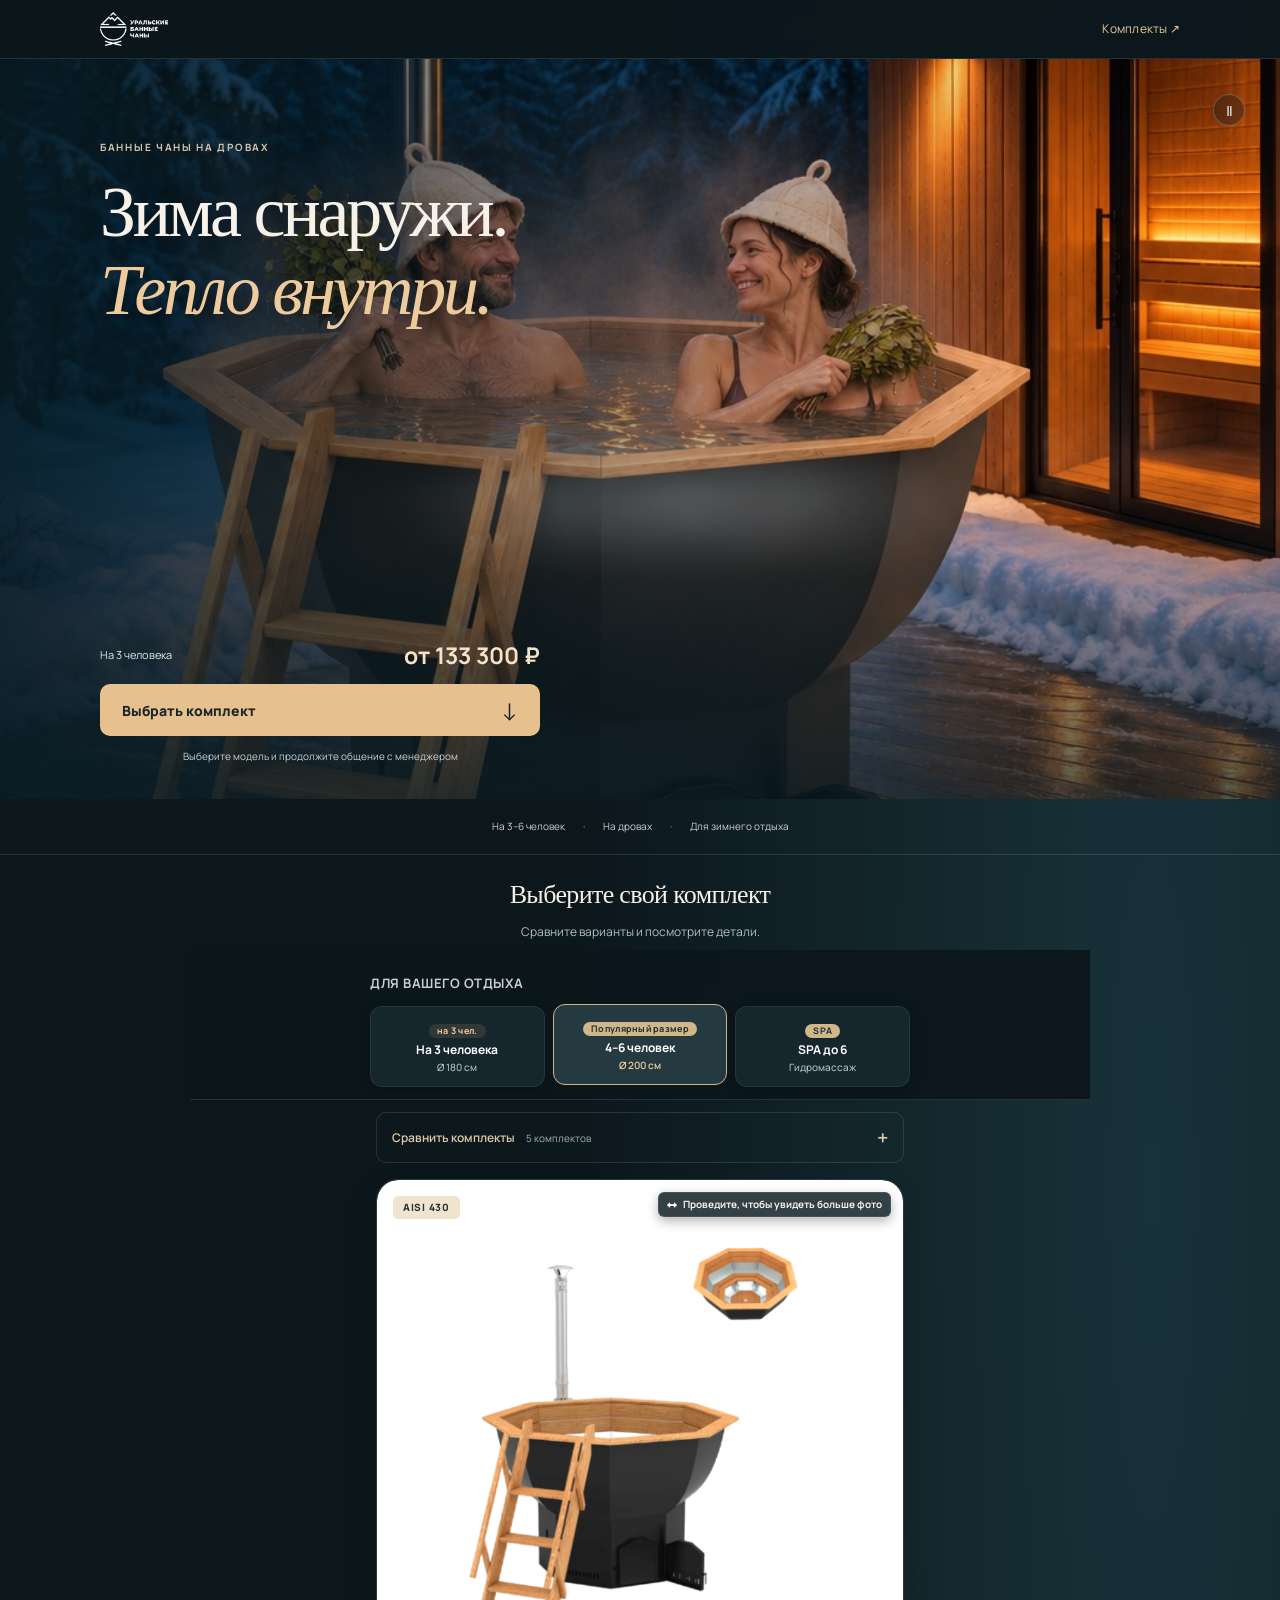
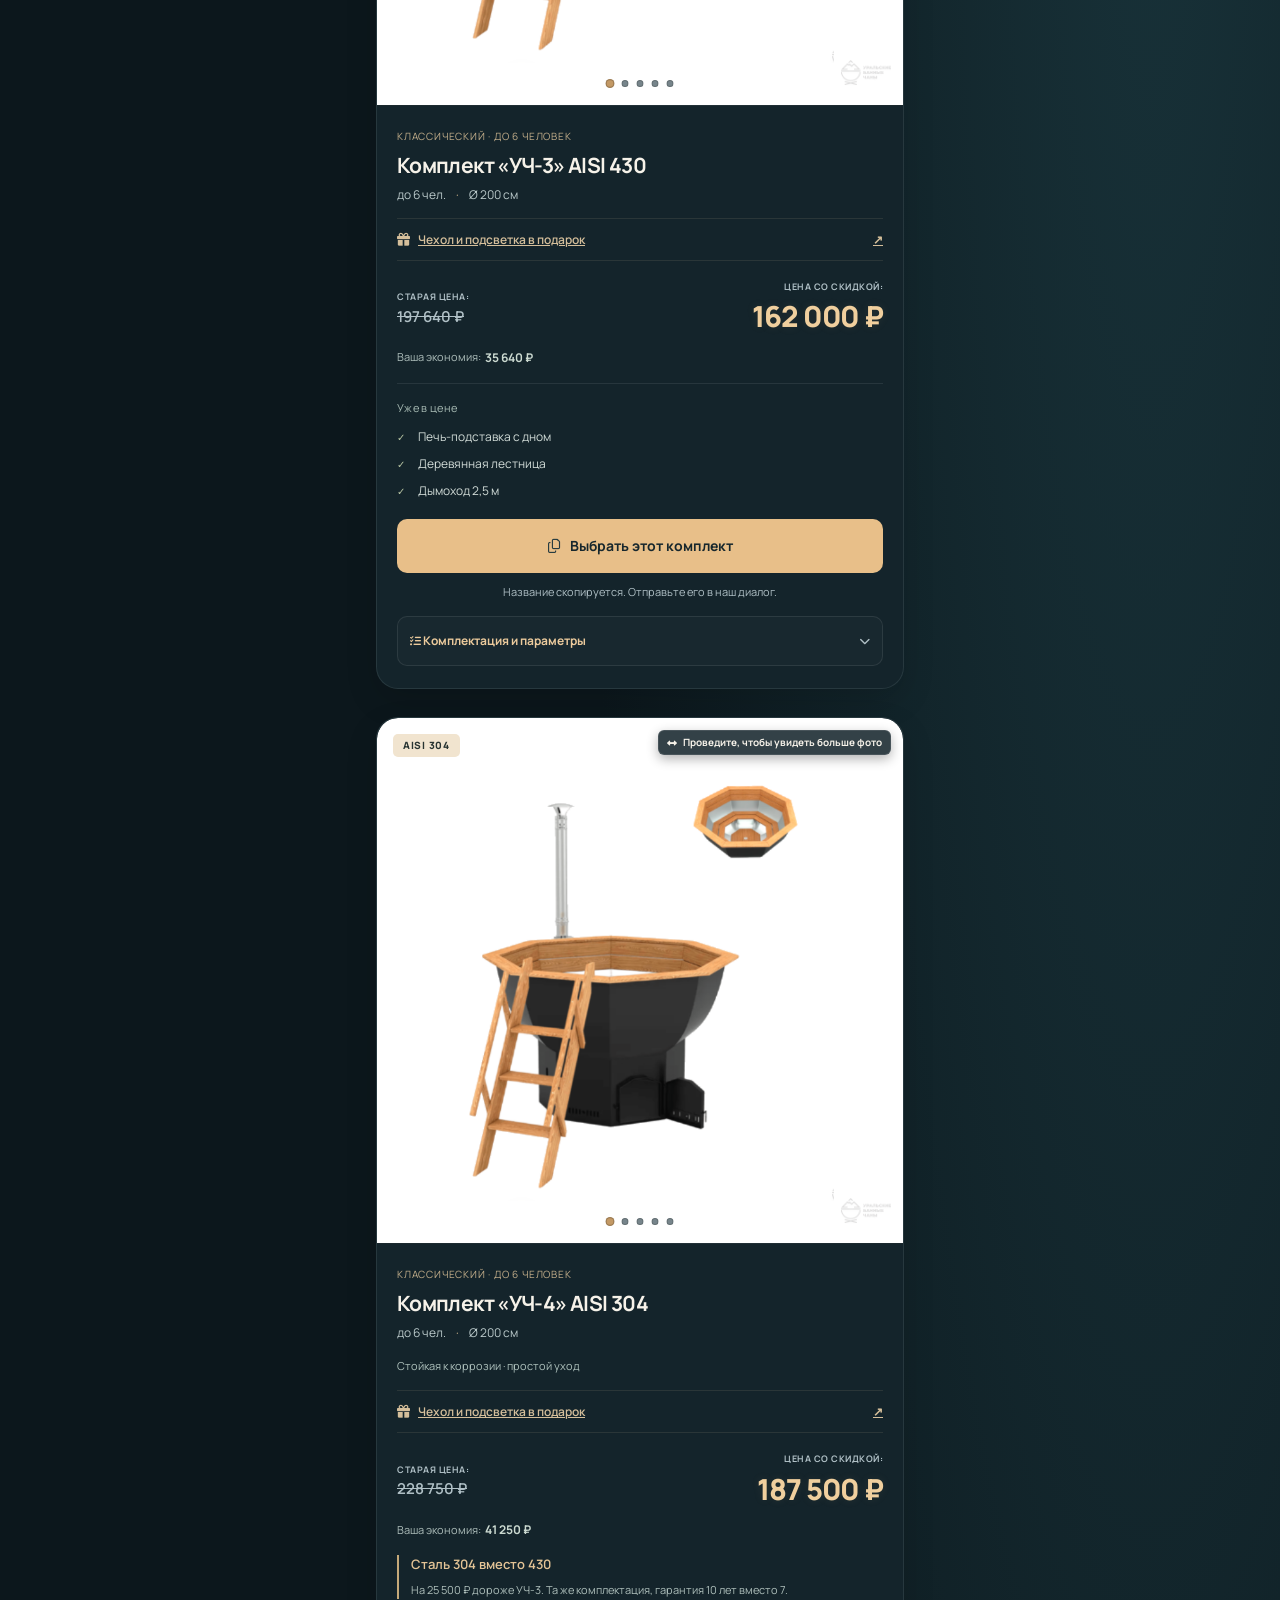
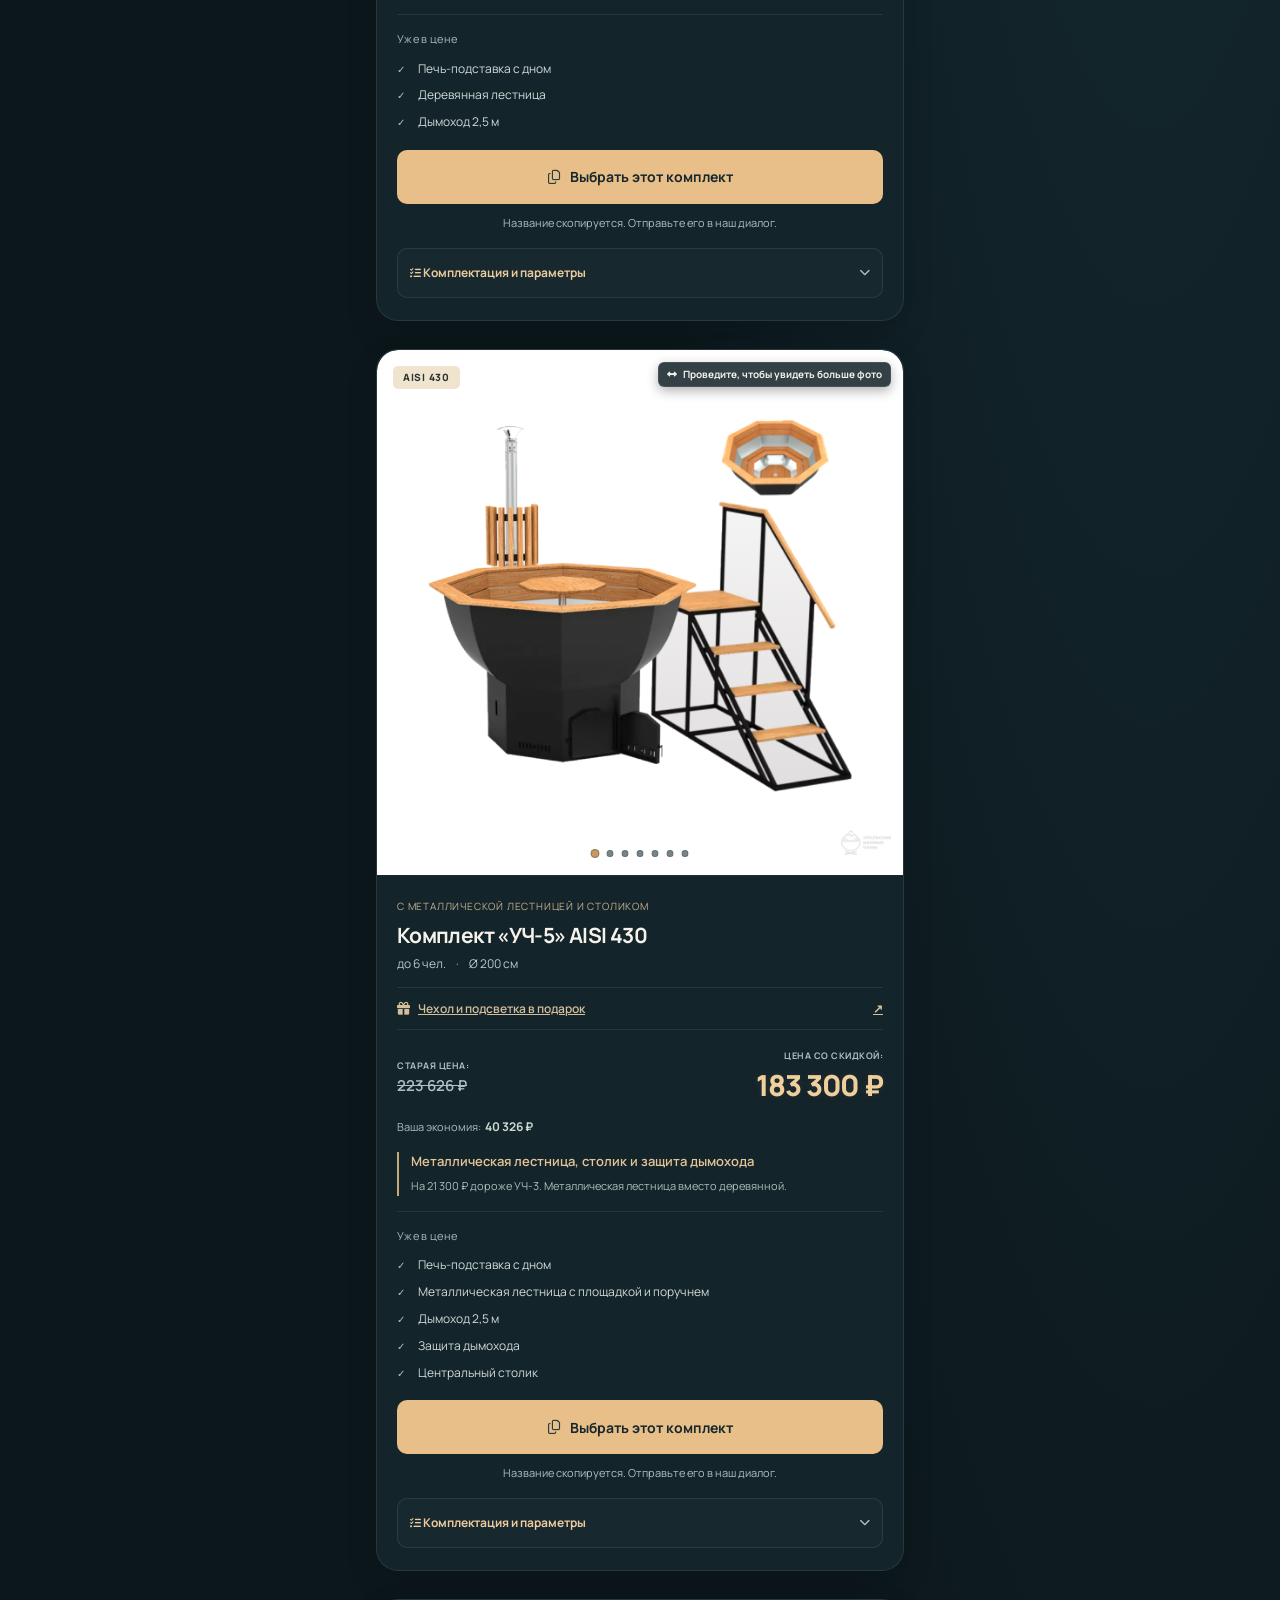
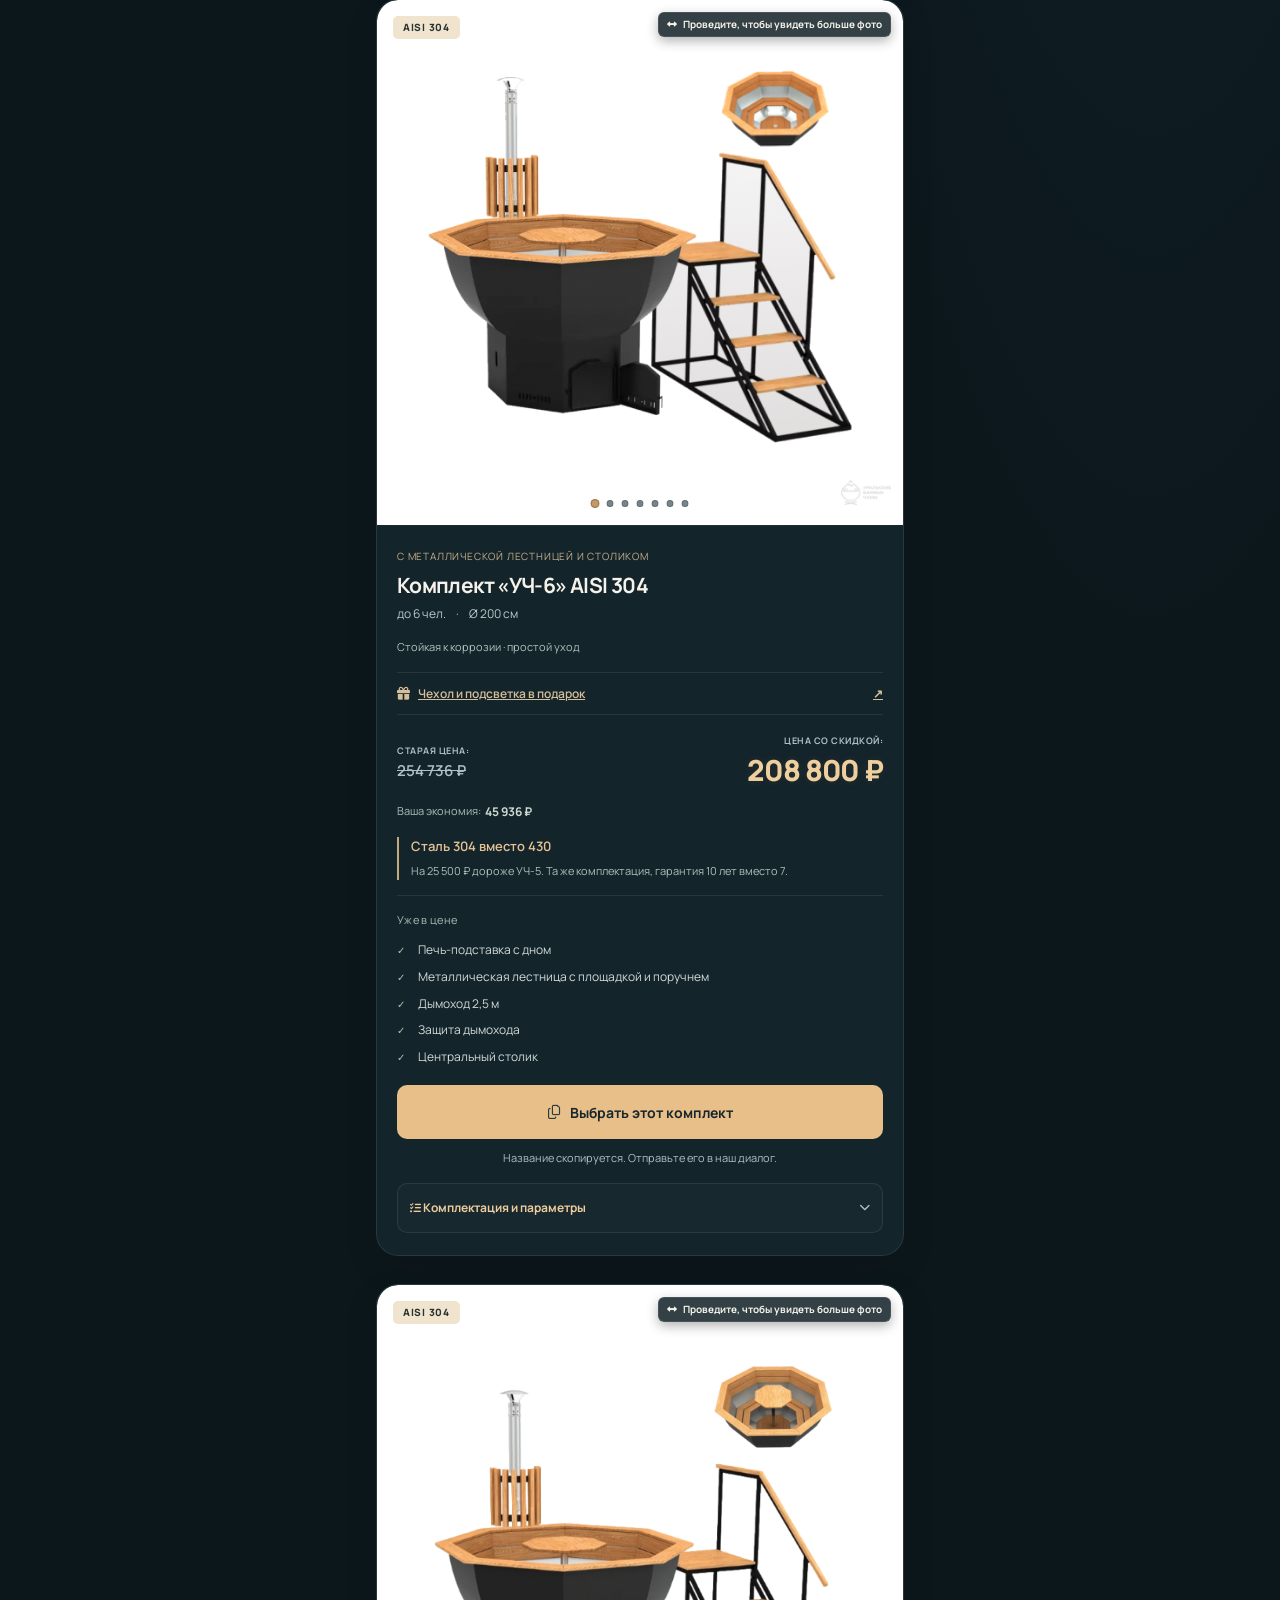
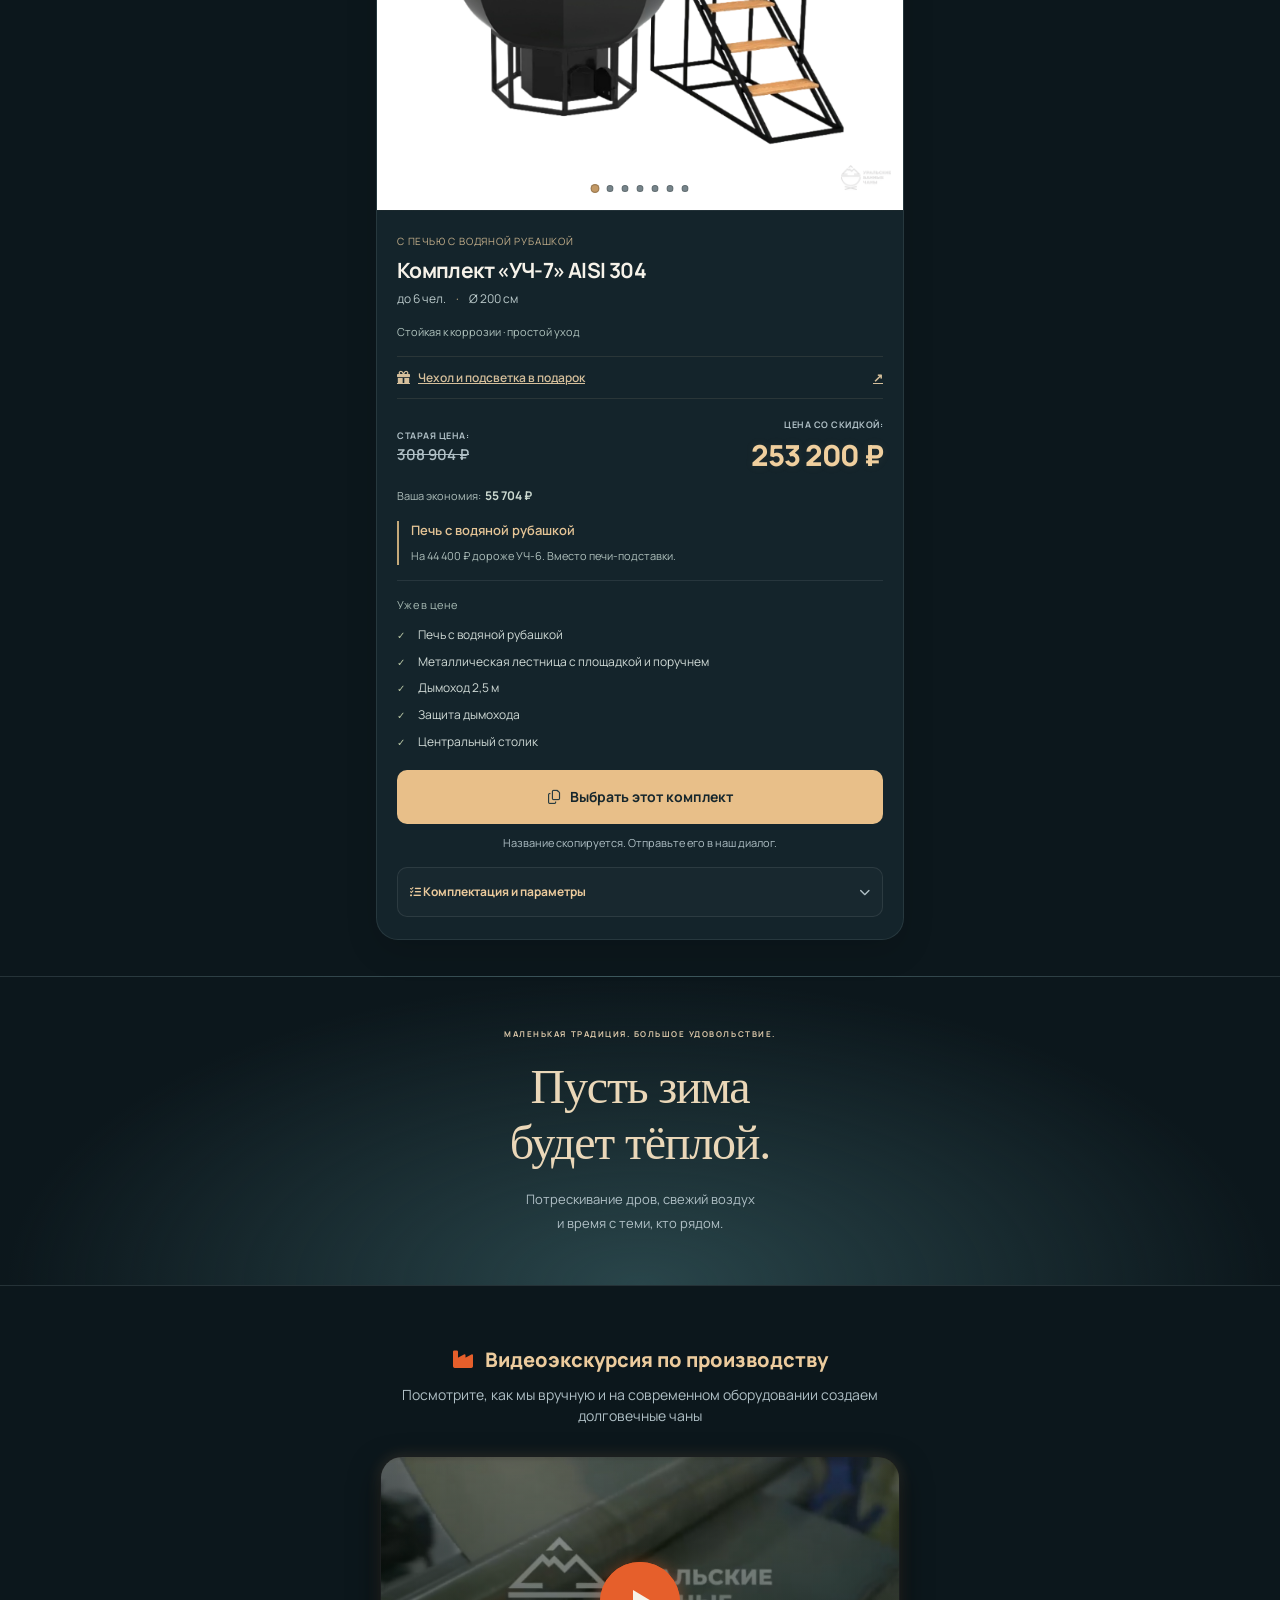
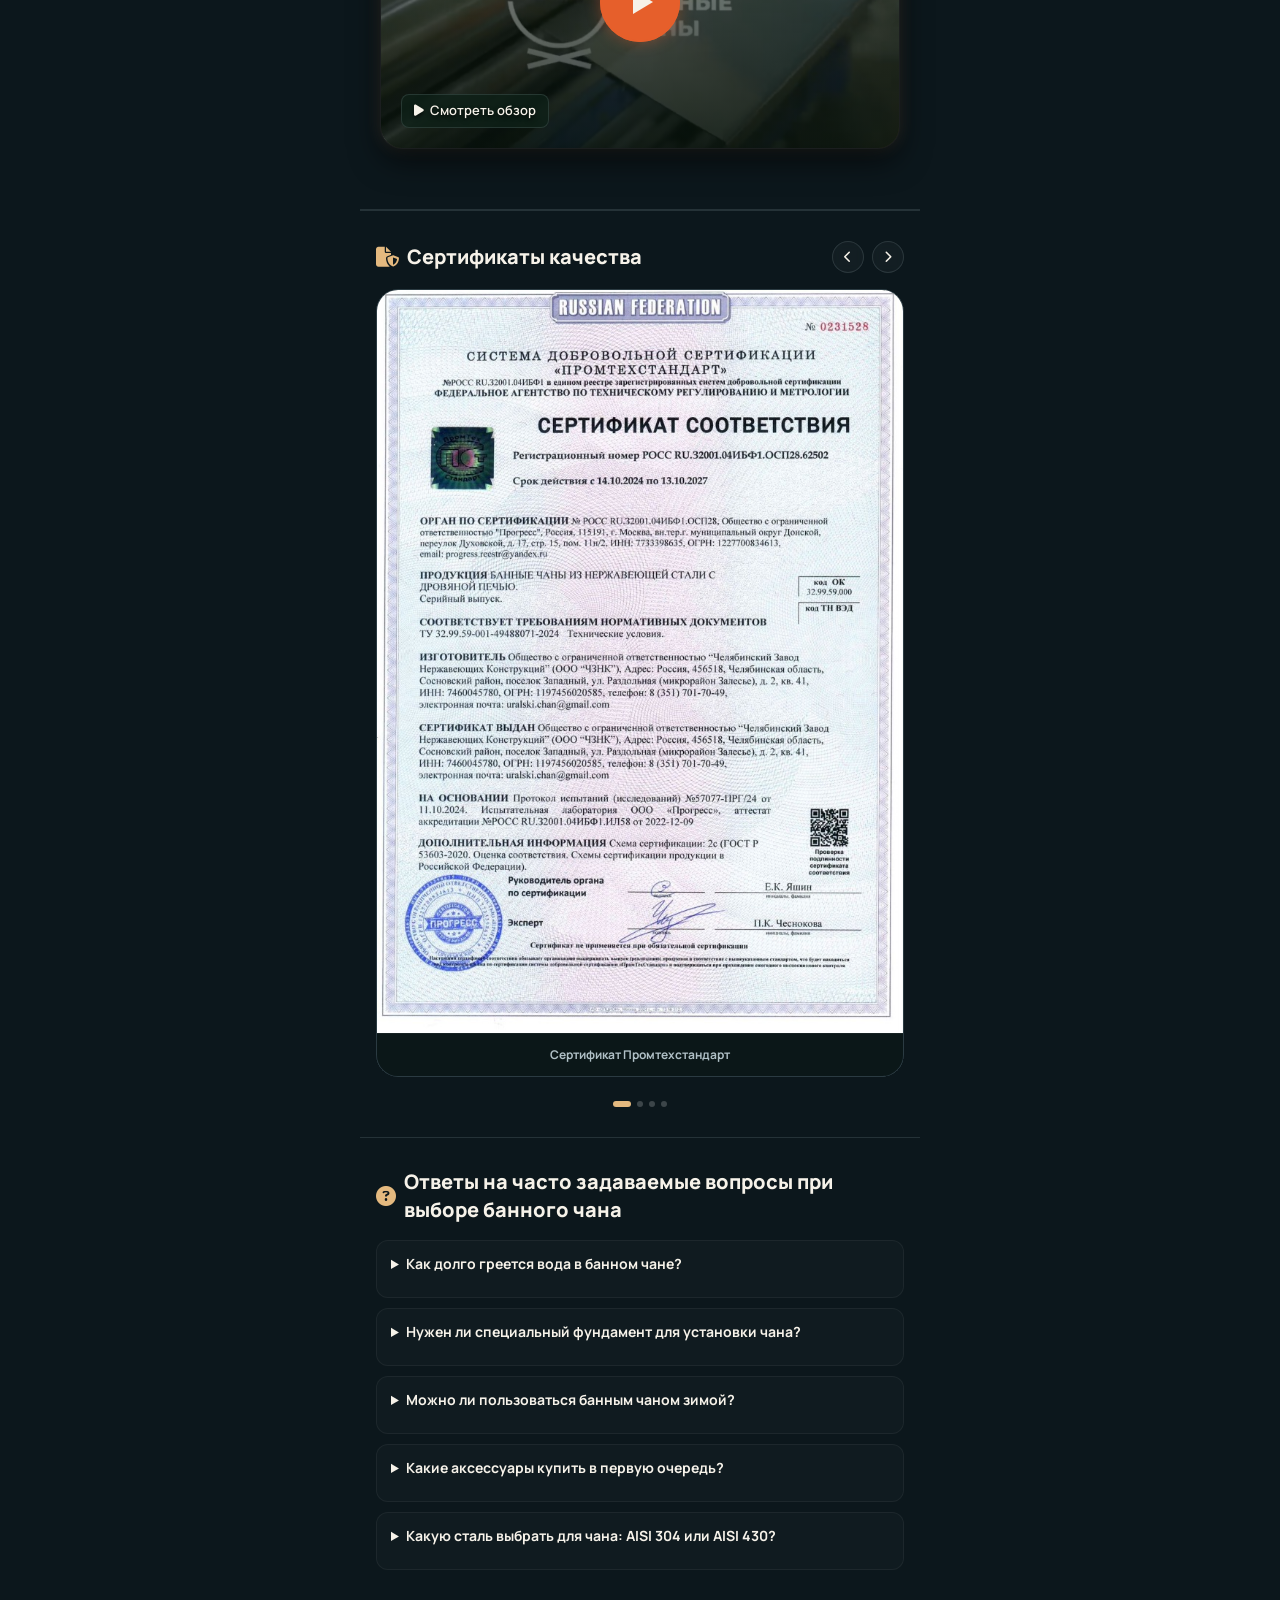
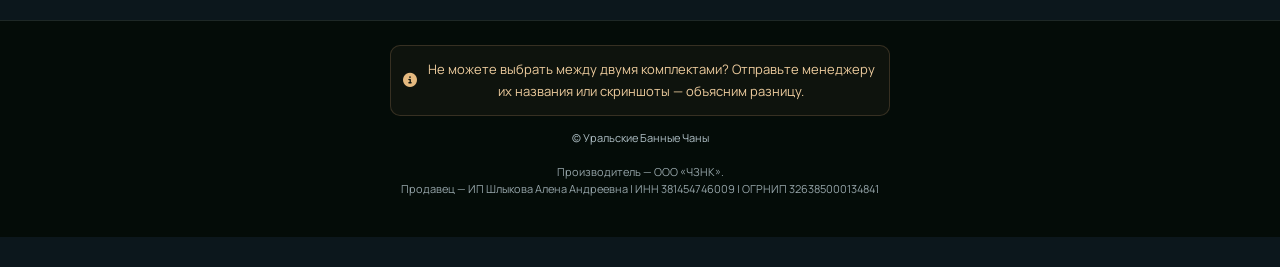
==== commit 9fcf3f8c: "Add files via upload" ====
--- a/test/index.html
+++ b/test/index.html
@@ -32,7 +32,7 @@
   
   <link rel="preload" as="image" href="assets/winter-people.jpg">
   <!-- Style Sheet -->
-  <link rel="stylesheet" href="style.css?v=8.2">
+  <link rel="stylesheet" href="style.css?v=8.3">
 </head>
 <body>
 
@@ -60,9 +60,8 @@
       <button type="button" class="scene-motion-toggle" aria-label="Приостановить анимацию" aria-pressed="false"><span aria-hidden="true">Ⅱ</span></button>
       <div class="winter-steam" aria-hidden="true"><span></span><span></span><span></span></div>
       <div class="winter-hero-content">
-        <span class="eyebrow">БАННЫЕ ЧАНЫ ОТ ПРОИЗВОДИТЕЛЯ</span>
+        <span class="eyebrow">БАННЫЕ ЧАНЫ НА ДРОВАХ</span>
         <h1 id="winter-title">Зима снаружи.<br><em>Тепло внутри.</em></h1>
-        <p class="winter-lead">На дровах. Под открытым небом.<br>Для отдыха с семьёй и друзьями.</p>
       </div>
       <div class="winter-hero-bottom">
         <div class="winter-caption"><span>На 3 человека</span><span>от 133 300 ₽</span></div>
@@ -322,6 +321,6 @@
   </div>
 
   <!-- Web App Logic -->
-  <script src="app.js?v=8.2"></script>
+  <script src="app.js?v=8.3"></script>
 </body>
 </html>
